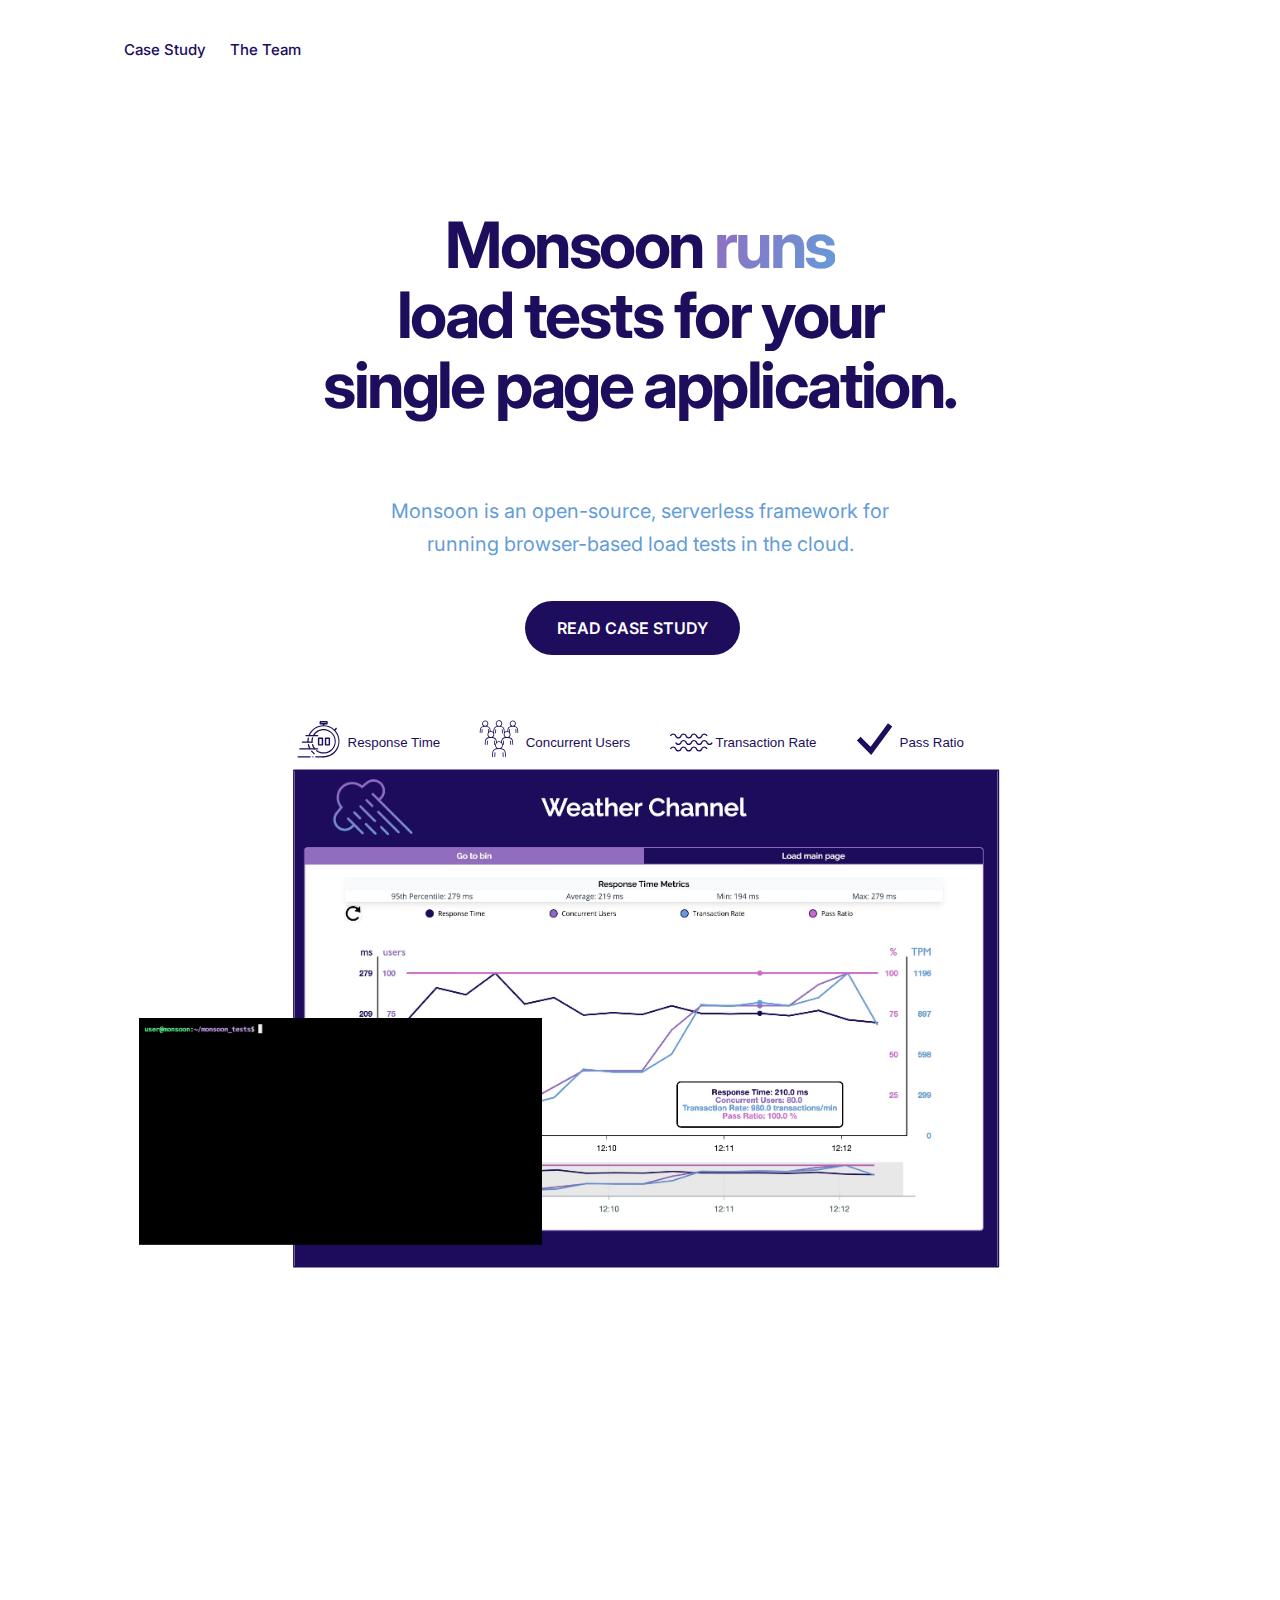
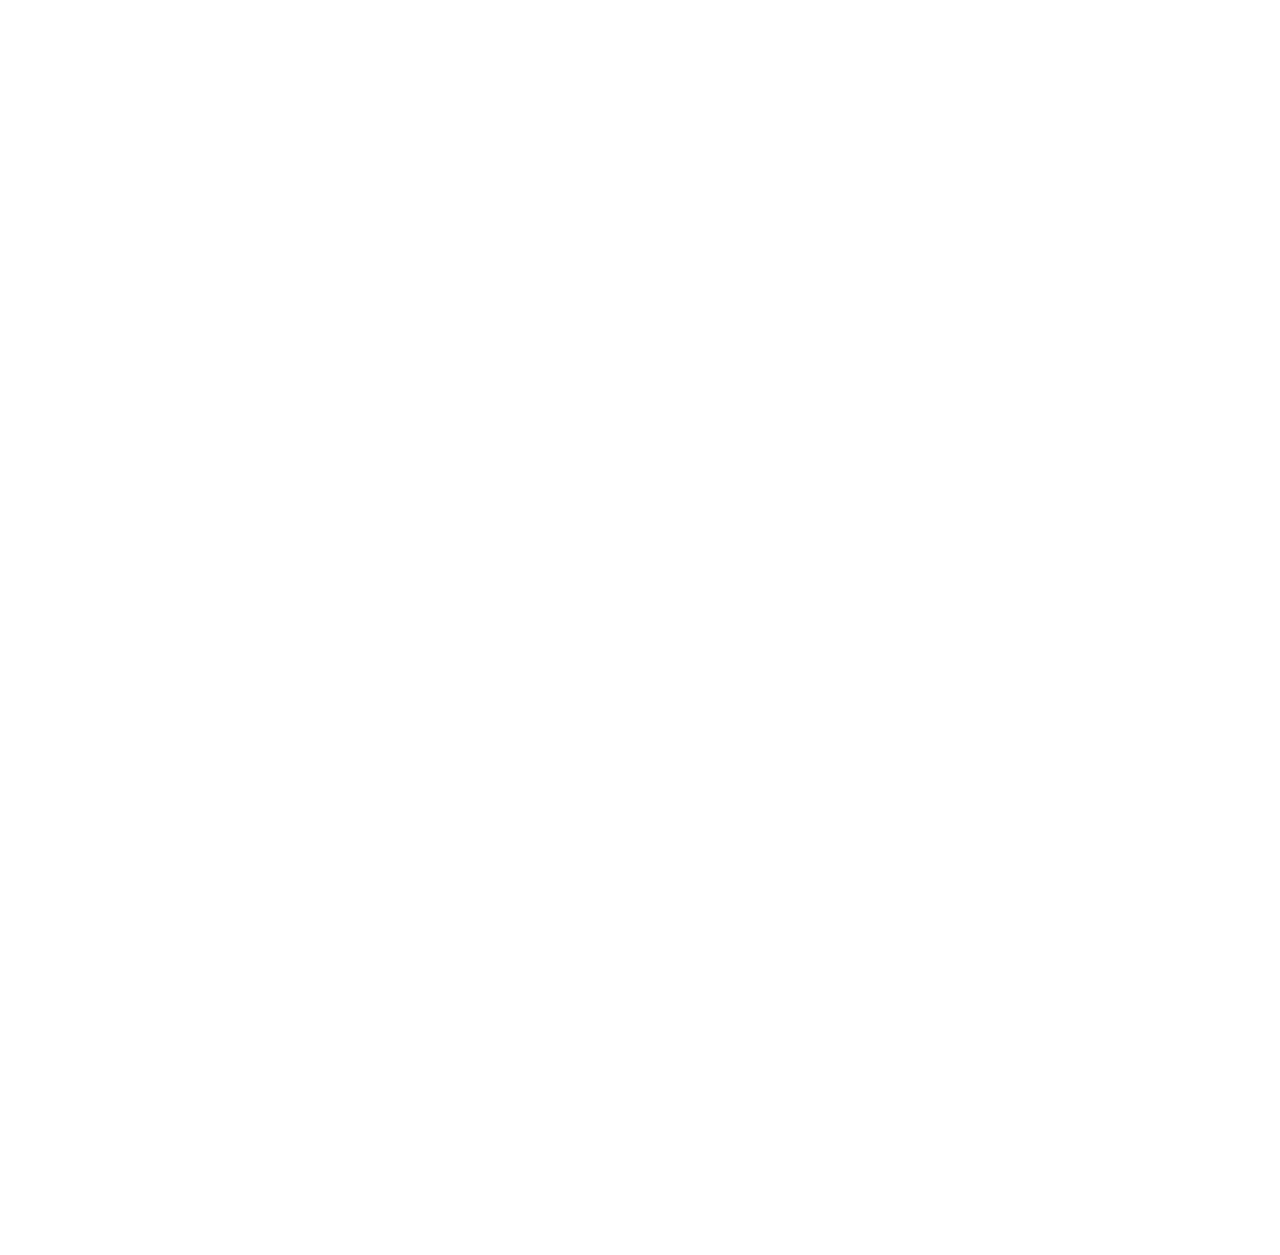
==== index.html @ 9bade8ca "Add icons for marketing box" ====
<!DOCTYPE html>
<html data-wf-page="5f71dd169010d6326b65485d">
  <head>
    <meta charset="utf-8" />
    <title>Monsoon Load Testing</title>
    <meta content="width=device-width, initial-scale=1" name="viewport" />
    <link href="assets/css/style.css" rel="stylesheet" type="text/css" />
    <script
      src="https://ajax.googleapis.com/ajax/libs/webfont/1.6.26/webfont.js"
      type="text/javascript"
    ></script>
    <link
      rel="stylesheet"
      href="https://fonts.googleapis.com/css?family=Inter:regular,500,600,700"
      media="all"
    />
    <script type="text/javascript">
      WebFont.load({ google: { families: ['Inter:regular,500,600,700'] } });
    </script>
    <script type="text/javascript">
      !(function (o, c) {
        var n = c.documentElement,
          t = ' w-mod-';
        (n.className += t + 'js'),
          ('ontouchstart' in o ||
            (o.DocumentTouch && c instanceof DocumentTouch)) &&
            (n.className += t + 'touch');
      })(window, document);
    </script>
    <link
      href="assets/images/tapestry_graphic_mono.svg"
      rel="shortcut icon"
      type="image/x-icon"
    />
    <link
      href="assets/images/tapestry_graphic_mono.svg"
      rel="apple-touch-icon"
    />
    <script
      src="https://kit.fontawesome.com/d019875f94.js"
      crossorigin="anonymous"
    ></script>
    <meta
      name="image"
      property="og:image"
      content="assets/images/tapestry_logo_color.svg"
    />
  </head>
  <body>
    <div class="navigation-wrap">
      <div
        data-collapse="medium"
        data-animation="default"
        data-duration="400"
        role="banner"
        class="navigation w-nav"
      >
        <div class="navigation-container">
          <div class="navigation-left">
            <a
              href="#"
              aria-current="page"
              class="brand w-nav-brand w--current"
              aria-label="home"
            >
              <img
                src="assets/images/monsoon_graphic_color.svg"
                alt=""
                class="template-logo"
              />
            </a>
            <nav role="navigation" class="nav-menu w-nav-menu">
              <a href="./case-study.html" class="link-block w-inline-block">
                <div>Case Study</div>
              </a>
              <a href="./team.html" class="link-block w-inline-block">
                <div>The Team</div>
              </a>
            </nav>
          </div>
          <div class="navigation-right">
            <div class="login-buttons">
              <a
                href="https://github.com/monsoon-load-testing/monsoon"
                target="_blank"
              >
                <span style="color: #161d6f">
                  <i class="fab fa-github fa-lg"></i>
                </span>
              </a>
            </div>
          </div>
        </div>
        <div class="w-nav-overlay" data-wf-ignore="" id="w-nav-overlay-0"></div>
      </div>
    </div>
    <div class="section header">
      <div class="container">
        <div class="hero-text-container">
          <h1 class="h2 centered">Monsoon <span id="spin">runs</span></h1>
          <h1 class="h2 centered">load tests for your</h1>
          <h1 class="h2 centered">single page application.</h1>
          <br /><br />
          <p class="intro-paragraph white-paragraph centered bottom-margin">
            Monsoon is an open-source, serverless framework for running
            browser-based load tests in the cloud.
          </p>
          <div class="button-container">
            <a
              href="./case-study.html"
              class="primary-button right-margin w-inline-block"
            >
              <div class="primary-button-text">Read Case Study</div>
            </a>
          </div>
        </div>
        <div
          data-w-id="c8b52af7-58af-18c7-65ce-aa2950b6601f"
          class="hero-images-container"
        >
          <img
            src="assets/images/deploy.gif"
            alt=""
            class="hero-image-left"
            style="
              will-change: transform;
              transform: translate3d(0px, 0px, 0px) scale3d(1, 1, 1)
                rotateX(0deg) rotateY(0deg) rotateZ(0deg) skew(0deg, 0deg);
              transform-style: preserve-3d;
            "
          /><img
            src="assets/images/2-overview/metrics.svg"
            alt=""
            class="hero-image-right"
          />
        </div>
      </div>
    </div>
    <div class="section">
      <div class="container">
        <div data-duration-in="300" data-duration-out="100" class="tabs w-tabs">
          <div
            data-w-id="8ce4324a-ed8e-4436-9964-0cfbaf67c64a"
            style="
              transform: translate3d(0px, 55px, 0px) scale3d(1, 1, 1)
                rotateX(0deg) rotateY(0deg) rotateZ(0deg) skew(0deg, 0deg);
              transform-style: preserve-3d;
              opacity: 0;
            "
            class="tabs-content w-tab-content"
          >
            <div
              data-w-tab="Tab 1"
              class="w-tab-pane w--tab-active"
              id="w-tabs-0-data-w-pane-0"
              role="tabpanel"
              aria-labelledby="w-tabs-0-data-w-tab-0"
            >
              <div class="tab-container">
                <div class="tab-text-wrap">
                  <h2 class="white-h2 phone-centered">
                    Say hello<br />to smart testing &#x1f44b;
                  </h2>
                  <p
                    class="
                      intro-paragraph
                      white-paragraph
                      bottom-margin
                      phone-centered
                    "
                    id="intro-paragraph-2"
                  >
                  Monsoon can simulate loads of up to 20,000 concurrent users, and tests can be of any duration, from minutes to weeks or longer. Users can also see their load test results visualized in a near real-time dashboard.
                  </p>
                  <!-- <div class="data-silo-buttons">
                    <a
                      href="https://github.com/monsoon-load-testing/monsoon"
                      target="_blank"
                      class="
                        primary-button
                        w-inline-block
                        data-silo-button-left
                      "
                    >
                      <div class="primary-button-text">Try It Out</div>
                    </a>
                  </div> -->
                </div>
                <div class="tab-image-wrap">
                  <img
                    src="assets/images/2-overview/puppeteer_load_testing.gif"
                    loading="lazy"
                    alt=""
                  />
                </div>
              </div>
              <div class="item-container">
                <div class="item-box">
                  <div class="item-header">
                    <img src="./assets/images/cloud2.svg"/>
                    <h5 style="display: inline-block;">Run tests in the cloud</h5>
                  </div>
                  <div class="item-content">
                    <p>
                      Monsoon deploys into your AWS account allowing you to simulate up to 20,000 users.
                    </p>
                  </div>
                </div>
                <div class="item-box">
                  <div class="item-header">
                    <img src="./assets/images/puppeteer.svg"/>
                    <h5 style="display: inline-block;">Easy scripting</h5>
                  </div>
                  <div class="item-content">
                    <p>
                      Forget about API endpoints. Write your load testing script using Puppeteer.
                    </p>
                  </div>
                </div>
                <div class="item-box">
                  <div class="item-header">
                    <img src="./assets/images/free.svg"/>
                    <h5 style="display: inline-block;">No platform fees</h5>
                  </div>
                  <div class="item-content">
                    <p>
                      We don’t charge platform fees. You only pay the AWS charges stemming from the infrastructure spun up to run your test.
                    </p>
                  </div>
                </div>
                <div class="item-box">
                  <div class="item-header">
                    <img src="./assets/images/visualization.png"/>
                    <h5 style="display: inline-block;">Insights</h5>
                  </div>
                  <div class="item-content">
                    <p>
                      Use Monsoon’s dashboard to get insights about the performance of your SPA in Near Real Time. 
                    </p>
                  </div>
                </div>
              </div>
              <div class="data-silo-buttons">
                <a
                  href="https://github.com/monsoon-load-testing/monsoon"
                  target="_blank"
                  class="
                    primary-button
                    w-inline-block
                    data-silo-button-left
                  "
                >
                  <div class="primary-button-text">Try It Out</div>
                </a>
              </div>
            </div>
          </div>
        </div>
      </div>
    </div>
    <script
      src="https://d3e54v103j8qbb.cloudfront.net/js/jquery-3.5.1.min.dc5e7f18c8.js?site=5f71dd169010d641cf65485c"
      type="text/javascript"
      integrity="sha256-9/aliU8dGd2tb6OSsuzixeV4y/faTqgFtohetphbbj0="
      crossorigin="anonymous"
    ></script>
    <script
      src="https://assets.website-files.com/5f71dd169010d641cf65485c/js/webflow.6af2032ff.js"
      type="text/javascript"
    ></script>
    <script type="text/javascript" src="assets/scripts/script.js"></script>
  </body>
</html>
---- assets/css/style.css ----
html {
  font-family: sans-serif;
  -ms-text-size-adjust: 100%;
  -webkit-text-size-adjust: 100%;
}

body {
  margin: 0;
  background-color: #fff;
  font-family: Inter, sans-serif;
  color: #b5bbbf;
  font-size: 14px;
  line-height: 20px;
  margin: 0;
  min-height: 100%;
  font-family: Arial, sans-serif;
  font-size: 14px;
  line-height: 20px;
  color: #333;
}

menu,
nav,
section {
  display: block;
}

[hidden],
template {
  display: none;
}

a {
  background-color: transparent;
}

a:active,
a:hover {
  outline: 0;
}

b {
  font-weight: 700;
}

h1 {
  font-size: 2em;
  margin: 0.67em 0;
}

img {
  border: 0;
}

svg:not(:root) {
  overflow: hidden;
}

button {
  color: inherit;
  font: inherit;
  margin: 0;
}

button {
  overflow: visible;
}

button {
  text-transform: none;
}

button {
  -webkit-appearance: button;
  cursor: pointer;
}

button[disabled] {
  cursor: default;
}

button::-moz-focus-inner {
  border: 0;
  padding: 0;
}

figure {
  text-align: center;
  position: relative;
}

figcaption {
  text-align: center;
}

#sidebar {
  /* background: #fff; */
  width: 30%;
  float: left;
  /* transform: translateY(32.5%); */
  box-sizing: border-box;
  padding: 20px 40px;
  position: fixed;
  font-size: 1rem;
  z-index: 1;
}

#sidebar ul {
  list-style: none;
  padding-left: 0;
  line-height: 1.4;
}

#sidebar ul li {
  margin: 20px 0;
}

/*#sidebar ul li a {
  font-weight: bold;
}
*/
#sidebar ul a {
  /* color: #161d6f; */
  color: #1d0d5c;
  text-decoration: none;
}

#sidebar ul a:hover {
  color: #916cbf;
}

#sidebar ul ul {
  padding-left: 15px;
}

.footnote {
  font-size: 15px;
}

@font-face {
  font-family: webflow-icons;
  src: url("[data-uri]")
    format("truetype");
  font-weight: 400;
  font-style: normal;
}

[class*=" w-icon-"],
[class^="w-icon-"] {
  font-family: webflow-icons !important;
  speak: none;
  font-style: normal;
  font-weight: 400;
  font-variant: normal;
  text-transform: none;
  line-height: 1;
  -webkit-font-smoothing: antialiased;
  -moz-osx-font-smoothing: grayscale;
}

.w-icon-nav-menu:before {
  content: "\e602";
}

* {
  -webkit-box-sizing: border-box;
  -moz-box-sizing: border-box;
  box-sizing: border-box;
}

html {
  height: 100%;
}
img {
  max-width: 100%;
  vertical-align: middle;
  display: inline-block;
}

html.w-mod-touch * {
  background-attachment: scroll !important;
}

.w-block {
  display: block;
}

.w-inline-block {
  max-width: 100%;
  display: inline-block;
}

.w-button {
  display: inline-block;
  padding: 9px 15px;
  background-color: #3898ec;
  color: #fff;
  border: 0;
  line-height: inherit;
  text-decoration: none;
  cursor: pointer;
  border-radius: 0;
}

html[data-w-dynpage] [data-w-cloak] {
  color: transparent !important;
}

h1,
h2,
h3,
h4,
h5,
h6 {
  font-weight: 700;
  margin-bottom: 10px;
}

h1 {
  font-size: 38px;
  line-height: 40px;
  margin-top: 20px;
}

h2 {
  font-size: 32px;
  line-height: 36px;
  margin-top: 20px;
}

h3 {
  font-size: 24px;
  line-height: 30px;
  margin-top: 20px;
}

h4 {
  font-size: 18px;
  line-height: 24px;
  margin-top: 10px;
}

h5 {
  font-size: 14px;
  line-height: 20px;
  margin-top: 10px;
}

h6 {
  font-size: 12px;
  line-height: 18px;
  margin-top: 10px;
}

p {
  margin-top: 0;
  margin-bottom: 10px;
  text-align: justify;
}

button {
  border: 0;
  cursor: pointer;
  -webkit-appearance: button;
}

label {
  display: block;
  margin-bottom: 5px;
  font-weight: 700;
}

.w-container {
  margin-left: auto;
  margin-right: auto;
  max-width: 940px;
}

.w-container:after,
.w-container:before {
  content: " ";
  display: table;
  grid-column-start: 1;
  grid-row-start: 1;
  grid-column-end: 2;
  grid-row-end: 2;
}

.w-container:after {
  clear: both;
}

#case-study {
  width: 100%;
  float: right;
}

.case-study-container {
  padding-left: 20%;
}

.case-study-image {
  margin: 40px auto;
  display: block;
  width: 70%;
}

.case-study-image-large {
  margin: 40px auto;
  display: block;
  width: 85%;
}

.case-study-image-full {
  margin: 40px auto;
  display: block;
  width: 100%;
}

.case-study-image-small {
  margin: 40px auto;
  display: block;
  width: 50%;
}

.demo {
  width: 100%;
}

.command {
  background-color: #649cd9;
  color: #ffffff;
}

.large-image {
  width: 90%;
}

@media screen and (max-width: 991px) {
  .w-container {
    max-width: 728px;
  }
}

@media screen and (max-width: 479px) {
  .w-container {
    max-width: none;
  }

  .case-study-image {
    width: 100%;
    margin: 0px auto;
  }
}

@media screen and (max-width: 767px) {
  .w-nav-brand {
    padding-left: 10px;
  }

  .case-study-image {
    width: 80%;
    margin: 0px auto;
  }

  .hero-image-left {
  }
}

.w-nav {
  position: relative;
  background: #ddd;
  z-index: 1000;
}

.w-nav:after,
.w-nav:before {
  content: " ";
  display: table;
  grid-column-start: 1;
  grid-row-start: 1;
  grid-column-end: 2;
  grid-row-end: 2;
}

.w-nav:after {
  clear: both;
}

.w-nav-brand {
  position: relative;
  float: left;
  text-decoration: none;
  color: #333;
}

.w-nav-link {
  position: relative;
  display: inline-block;
  vertical-align: top;
  text-decoration: none;
  color: #222;
  padding: 20px;
  text-align: left;
  margin-left: auto;
  margin-right: auto;
}

.w-nav-link.w--current {
  color: #0082f3;
}

.w-nav-menu {
  position: relative;
  float: right;
}

[data-nav-menu-open] {
  display: block !important;
  position: absolute;
  top: 100%;
  left: 0;
  right: 0;
  background: #c8c8c8;
  text-align: center;
  overflow: visible;
  min-width: 200px;
}

.w--nav-link-open {
  display: block;
  position: relative;
}

.w-nav-overlay {
  position: absolute;
  overflow: hidden;
  display: none;
  top: 100%;
  left: 0;
  right: 0;
  width: 100%;
}

.w-nav-overlay [data-nav-menu-open] {
  top: 0;
}

.w-nav[data-animation="over-left"] .w-nav-overlay {
  width: auto;
}

.w-nav[data-animation="over-left"] .w-nav-overlay,
.w-nav[data-animation="over-left"] [data-nav-menu-open] {
  right: auto;
  z-index: 1;
  top: 0;
}

.w-nav[data-animation="over-right"] .w-nav-overlay {
  width: auto;
}

.w-nav[data-animation="over-right"] .w-nav-overlay,
.w-nav[data-animation="over-right"] [data-nav-menu-open] {
  left: auto;
  z-index: 1;
  top: 0;
}

.w-nav-button {
  position: relative;
  float: right;
  padding: 18px;
  font-size: 24px;
  display: none;
  cursor: pointer;
  -webkit-tap-highlight-color: transparent;
  tap-highlight-color: transparent;
  -webkit-user-select: none;
  -moz-user-select: none;
  -ms-user-select: none;
  user-select: none;
}

.w-nav-button:focus {
  outline: 0;
}

.w-nav-button.w--open {
  background-color: #c8c8c8;
  color: #fff;
}

/*.w-nav[data-collapse=all] .w-nav-menu {
  display: none
}*/

.w-nav[data-collapse="all"] .w-nav-button {
  display: block;
}

@media screen and (max-width: 991px) {
  /*  .w-nav[data-collapse=medium] .w-nav-menu {
    display: none
  }*/
  .w-nav[data-collapse="medium"] .w-nav-button {
    display: block;
  }
}

@media screen and (max-width: 767px) {
  /*  .w-nav[data-collapse=small] .w-nav-menu {
    display: none
  }*/
  .w-nav[data-collapse="small"] .w-nav-button {
    display: block;
  }
  .w-nav-brand {
    padding-left: 10px;
  }
}

@media screen and (max-width: 479px) {
  /*  .w-nav[data-collapse=tiny] .w-nav-menu {
    display: none
  }*/
  .w-nav[data-collapse="tiny"] .w-nav-button {
    display: block;
  }
}

.w-tabs {
  position: relative;
}

.w-tabs:after,
.w-tabs:before {
  content: " ";
  display: table;
  grid-column-start: 1;
  grid-row-start: 1;
  grid-column-end: 2;
  grid-row-end: 2;
}

.w-tabs:after {
  clear: both;
}

.w-tab-menu {
  position: relative;
}

.w-tab-link {
  position: relative;
  display: inline-block;
  vertical-align: top;
  text-decoration: none;
  padding: 9px 30px;
  text-align: left;
  cursor: pointer;
  color: #222;
  background-color: #ddd;
}

.w-tab-link.w--current {
  background-color: #c8c8c8;
}

.w-tab-link:focus {
  outline: 0;
}

.w-tab-content {
  position: relative;
  display: block;
  overflow: hidden;
}

.w-tab-pane {
  position: relative;
  display: none;
}

.w--tab-active {
  display: block;
}

@media screen and (max-width: 479px) {
  .w-tab-link {
    display: block;
  }
}

/*@keyframes spin {
  0% {
    transform: rotate(0)
  }
  100% {
    transform: rotate(360deg)
  }
}*/

#spin {
  background-image: linear-gradient(111deg, #916cbf, #649cd9);
  -webkit-background-clip: text;
  -webkit-text-fill-color: transparent;
}

/*#spin:after {
  content: "‏‏‎‏‏‎ ‎centralizing";
  animation: spin 3s linear infinite
}
*/
/*@keyframes spin {
  25% {
    content: "‏‏‎ ‎encrypting‎‎‎‎‏‏‎"
  }
  50% {
    content: "‏‏‎ ‎managing‏‏‎"
  }
  75% {
    content: "‏‏‎ ‎securing‏‏‎"
  }
}*/

.spin {
  align-self: flex-start;
}

.fa-github:hover {
  color: #916cbf;
}

.diagram {
  margin-top: 50px;
}

.team-grid {
  display: -ms-grid;
  display: grid;
  width: 100%;
  -webkit-box-align: start;
  -webkit-align-items: start;
  -ms-flex-align: start;
  align-items: start;
  grid-auto-columns: 1fr;
  grid-column-gap: 30px;
  -ms-grid-columns: 1fr 1fr 1fr 1fr;
  grid-template-columns: 1fr 1fr 1fr 1fr;
}

.team-member-wrap {
  display: -webkit-box;
  display: -webkit-flex;
  display: -ms-flexbox;
  display: flex;
  -webkit-box-orient: vertical;
  -webkit-box-direction: normal;
  -webkit-flex-direction: column;
  -ms-flex-direction: column;
  flex-direction: column;
  -webkit-box-pack: center;
  -webkit-justify-content: center;
  -ms-flex-pack: center;
  justify-content: center;
  -webkit-box-align: center;
  -webkit-align-items: center;
  -ms-flex-align: center;
  align-items: center;
}

.team-member-info {
  display: -webkit-box;
  display: -webkit-flex;
  display: -ms-flexbox;
  display: flex;
  margin-top: 20px;
  -webkit-box-orient: vertical;
  -webkit-box-direction: normal;
  -webkit-flex-direction: column;
  -ms-flex-direction: column;
  flex-direction: column;
  -webkit-box-pack: center;
  -webkit-justify-content: center;
  -ms-flex-pack: center;
  justify-content: center;
  -webkit-box-align: center;
  -webkit-align-items: center;
  -ms-flex-align: center;
  align-items: center;
}

.team-member-name {
  margin-bottom: 10px;
  /* color: #161d6f; */
  color: #1d0d5c;
  font-size: 18px;
  font-weight: 500;
  text-align: center;
}

.team-member-location {
  font-size: 16px;
  text-align: center;
  /* color: #b5bbbf; */
  color: #649cd9;
}

.team-member-icons {
  list-style: none;
  padding-inline-start: 0px;
}

ul.team-member-icons li {
  display: inline;
}

.team-member-icon {
  margin: 0px 5px;
  /* color: #161d6f; */
  color: #1d0d5c;
}

.team-member-icon:hover {
  color: #916cbf;
}

h1 {
  font-family: Inter, sans-serif;
  /* color: #161d6f; */
  color: #1d0d5c;
  font-size: 64px;
  font-weight: 700;
  letter-spacing: -0.04em;
}

h2 {
  margin-top: 20px;
  margin-bottom: 10px;
  font-family: Inter, sans-serif;
  /* color: #161d6f; */
  color: #1d0d5c;
  font-size: 48px;
  line-height: 1.2;
  font-weight: 700;
  letter-spacing: -0.04em;
}

h3 {
  margin-top: 20px;
  margin-bottom: 10px;
  /* color: #161d6f; */
  color: #1d0d5c;
  font-size: 36px;
  line-height: 1.3;
  font-weight: 700;
}

h4 {
  margin-top: 10px;
  margin-bottom: 10px;
  /* color: #161d6f; */
  color: #1d0d5c;
  font-size: 30px;
  line-height: 1.4;
  font-weight: 700;
}

h5 {
  margin-top: 10px;
  margin-bottom: 10px;
  /* color: #161d6f; */
  color: #1d0d5c;
  font-size: 24px;
  line-height: 1.4;
  font-weight: 700;
}

h6 {
  margin-top: 10px;
  margin-bottom: 10px;
  /* color: #161d6f; */
  color: #1d0d5c;
  font-size: 15px;
  line-height: 1;
  font-weight: 700;
  text-transform: uppercase;
}

p {
  margin-bottom: 10px;
  font-family: Inter, sans-serif;
  font-size: 18px;
  line-height: 1.65;
}

li {
  font-size: 18px;
  line-height: 1.65;
}

blockquote {
  font-size: 18px;
  line-height: 1.65;
}

.intro-paragraph {
  font-size: 20px;
}

a {
  font-family: Inter, sans-serif;
  /* color: #161d6f; */
  color: #1d0d5c;
  /*  font-size: 20px;*/
  line-height: 1.3;
  /*  font-weight: 500;*/
  text-decoration: none;
}

a:hover {
  color: #98ded9;
}

.section {
  display: -webkit-box;
  display: -webkit-flex;
  display: -ms-flexbox;
  display: flex;
  padding-top: 90px;
  padding-bottom: 90px;
  -webkit-box-orient: vertical;
  -webkit-box-direction: normal;
  -webkit-flex-direction: column;
  -ms-flex-direction: column;
  flex-direction: column;
  -webkit-box-pack: center;
  -webkit-justify-content: center;
  -ms-flex-pack: center;
  justify-content: center;
  -webkit-box-align: center;
  -webkit-align-items: center;
  -ms-flex-align: center;
  align-items: center;
}

#team-header {
  padding-bottom: 60px;
}

.team-section {
  padding-top: 0px;
}

.header {
  padding-top: 105px;
}

.section._404 {
  min-height: 100vh;
}

.container {
  position: relative;
  display: -webkit-box;
  display: -webkit-flex;
  display: -ms-flexbox;
  display: flex;
  width: 92%;
  max-width: 1140px;
  -webkit-box-orient: vertical;
  -webkit-box-direction: normal;
  -webkit-flex-direction: column;
  -ms-flex-direction: column;
  flex-direction: column;
  -webkit-box-pack: center;
  -webkit-justify-content: center;
  -ms-flex-pack: center;
  justify-content: center;
  -webkit-box-align: center;
  -webkit-align-items: center;
  -ms-flex-align: center;
  align-items: center;
}

.container.bottom-margin {
  margin-bottom: 100px;
}

.vertical-cta {
  display: -webkit-box;
  display: -webkit-flex;
  display: -ms-flexbox;
  display: flex;
  width: 100%;
  padding-top: 60px;
  padding-bottom: 65px;
  -webkit-box-orient: vertical;
  -webkit-box-direction: normal;
  -webkit-flex-direction: column;
  -ms-flex-direction: column;
  flex-direction: column;
  -webkit-box-pack: center;
  -webkit-justify-content: center;
  -ms-flex-pack: center;
  justify-content: center;
  -webkit-box-align: center;
  -webkit-align-items: center;
  -ms-flex-align: center;
  align-items: center;
  border-radius: 25px;
  background-image: linear-gradient(111deg, #161d6f, #98ded9);
}

.black-h2 {
  margin-top: 0;
  margin-bottom: 20px;
  color: #fff;
}

.black-paragraph {
  color: #fff;
}

.black-paragraph.centered {
  max-width: 600px;
  margin-bottom: 40px;
  text-align: center;
}

.vertical-cta-wrap {
  display: -webkit-box;
  display: -webkit-flex;
  display: -ms-flexbox;
  display: flex;
  -webkit-box-orient: vertical;
  -webkit-box-direction: normal;
  -webkit-flex-direction: column;
  -ms-flex-direction: column;
  flex-direction: column;
  -webkit-box-pack: center;
  -webkit-justify-content: center;
  -ms-flex-pack: center;
  justify-content: center;
  -webkit-box-align: center;
  -webkit-align-items: center;
  -ms-flex-align: center;
  align-items: center;
}

.white-paragraph {
  /* color: #b5bbbf; */
  color: #649cd9;
  font-weight: 400;
  text-align: justify;
}

.intro-paragraph {
  margin-top: 40px;
}

#intro-paragraph-2 {
  margin-top: 0px;
}

.white-paragraph.centered {
  max-width: 550px;
  text-align: center;
}

#team-paragraph {
  max-width: 565px;
}

.white-paragraph.bottom-margin {
  margin-bottom: 40px;
}

.link-wrap {
  display: -webkit-box;
  display: -webkit-flex;
  display: -ms-flexbox;
  display: flex;
  -webkit-box-align: center;
  -webkit-align-items: center;
  -ms-flex-align: center;
  align-items: center;
}

.white-h2 {
  margin-bottom: 25px;
}

.white-h2.centered {
  max-width: 480px;
  text-align: center;
}

.logo-container {
  display: -ms-grid;
  display: grid;
  width: 100%;
  margin-top: 50px;
  grid-auto-columns: 1fr;
  grid-column-gap: 20px;
  grid-row-gap: 20px;
  -ms-grid-columns: 1fr 1fr 1fr 1fr 1fr;
  grid-template-columns: 1fr 1fr 1fr 1fr 1fr;
  -ms-grid-rows: auto auto;
  grid-template-rows: auto auto;
}

.h1.centered {
  max-width: 720px;
  margin-top: 10;
  text-align: center;
}

.h1.bottom-margin {
  margin-top: 0;
  margin-bottom: 25px;
}

.text-container {
  display: -webkit-box;
  display: -webkit-flex;
  display: -ms-flexbox;
  display: flex;
  -webkit-box-orient: vertical;
  -webkit-box-direction: normal;
  -webkit-flex-direction: column;
  -ms-flex-direction: column;
  flex-direction: column;
  -webkit-box-pack: center;
  -webkit-justify-content: center;
  -ms-flex-pack: center;
  justify-content: center;
  -webkit-box-align: center;
  -webkit-align-items: center;
  -ms-flex-align: center;
  align-items: center;
}

.text-container.bottom-margin {
  margin-bottom: 90px;
}

.tabs {
  display: -webkit-box;
  display: -webkit-flex;
  display: -ms-flexbox;
  display: flex;
  -webkit-box-orient: vertical;
  -webkit-box-direction: normal;
  -webkit-flex-direction: column;
  -ms-flex-direction: column;
  flex-direction: column;
  -webkit-box-pack: center;
  -webkit-justify-content: center;
  -ms-flex-pack: center;
  justify-content: center;
  -webkit-box-align: center;
  -webkit-align-items: center;
  -ms-flex-align: center;
  align-items: center;
}

.tabs-menu {
  display: -webkit-box;
  display: -webkit-flex;
  display: -ms-flexbox;
  display: flex;
  width: 750px;
  margin-top: 30px;
  margin-bottom: 160px;
  -webkit-box-pack: justify;
  -webkit-justify-content: space-between;
  -ms-flex-pack: justify;
  justify-content: space-between;
  -webkit-box-align: center;
  -webkit-align-items: center;
  -ms-flex-align: center;
  align-items: center;
}

.tab-link {
  display: -webkit-box;
  display: -webkit-flex;
  display: -ms-flexbox;
  display: flex;
  width: 35px;
  height: 35px;
  padding: 0;
  -webkit-box-pack: center;
  -webkit-justify-content: center;
  -ms-flex-pack: center;
  justify-content: center;
  -webkit-box-align: center;
  -webkit-align-items: center;
  -ms-flex-align: center;
  align-items: center;
  border-style: solid;
  border-width: 2px;
  border-color: #b5bbbf;
  border-radius: 100%;
  background-color: transparent;
}

.tab-link.w--current {
  border-color: #00a1db;
  background-color: transparent;
}

.tab-container {
  display: -ms-grid;
  display: grid;
  width: 100%;
  grid-auto-columns: 1fr;
  grid-column-gap: 50px;
  grid-row-gap: 16px;
  -ms-grid-columns: 3.7fr 4.6fr;
  grid-template-columns: 3.7fr 4.6fr;
  -ms-grid-rows: auto;
  grid-template-rows: auto;
}

.tab-text-wrap {
  display: -webkit-box;
  display: -webkit-flex;
  display: -ms-flexbox;
  display: flex;
  -webkit-box-orient: vertical;
  -webkit-box-direction: normal;
  -webkit-flex-direction: column;
  -ms-flex-direction: column;
  flex-direction: column;
  -webkit-box-pack: center;
  -webkit-justify-content: center;
  -ms-flex-pack: center;
  justify-content: center;
  -webkit-box-align: start;
  -webkit-align-items: flex-start;
  -ms-flex-align: start;
  align-items: flex-start;
}

.tab-link-text {
  position: absolute;
  bottom: -40px;
  color: #b5bbbf;
  text-align: center;
  white-space: nowrap;
}

.hero-images-container {
  display: -webkit-box;
  display: -webkit-flex;
  display: -ms-flexbox;
  display: flex;
  width: 100%;
  margin-top: 60px;
  -webkit-box-pack: center;
  -webkit-justify-content: center;
  -ms-flex-pack: center;
  justify-content: center;
  -webkit-box-align: center;
  -webkit-align-items: center;
  -ms-flex-align: center;
  align-items: center;
}

.hero-image-left {
  position: relative;
  left: 80px;
  right: auto;
  bottom: -140px;
  z-index: 2;
  width: 377px;
}

.hero-image-right {
  position: relative;
  right: 170px;
  width: 710px;
}

.primary-button {
  position: relative;
  display: -webkit-box;
  display: -webkit-flex;
  display: -ms-flexbox;
  display: flex;
  overflow: hidden;
  padding: 17px 32px;
  -webkit-box-pack: center;
  -webkit-justify-content: center;
  -ms-flex-pack: center;
  justify-content: center;
  -webkit-box-align: center;
  -webkit-align-items: center;
  -ms-flex-align: center;
  align-items: center;
  border-radius: 100px;
  /* background-color: #161d6f; */
  background-color: #1d0d5c;
  color: #fff;
  font-size: 16px;
  text-decoration: none;
  text-transform: uppercase;
  font-weight: 600;
}

.primary-button.right-margin {
  margin-right: 15px;
}

.primary-button-text {
  position: relative;
  z-index: 1;
  color: #fff !important;
}

.primary-button:hover {
  background-image: linear-gradient(111deg, #916cbf, #649cd9);
}

.button-container {
  display: -webkit-box;
  display: -webkit-flex;
  display: -ms-flexbox;
  display: flex;
  -webkit-box-pack: justify;
  -webkit-justify-content: space-between;
  -ms-flex-pack: justify;
  justify-content: space-between;
  -webkit-box-align: center;
  -webkit-align-items: center;
  -ms-flex-align: center;
  align-items: center;
}

.tertiary-button {
  position: relative;
  display: -webkit-box;
  display: -webkit-flex;
  display: -ms-flexbox;
  display: flex;
  overflow: hidden;
  padding: 17px 32px;
  -webkit-box-pack: center;
  -webkit-justify-content: center;
  -ms-flex-pack: center;
  justify-content: center;
  -webkit-box-align: center;
  -webkit-align-items: center;
  -ms-flex-align: center;
  align-items: center;
  border-radius: 100px;
  background-color: #fff;
  color: #fff;
  font-size: 16px;
  text-decoration: none;
  text-transform: uppercase;
}

.tertiary-button-text {
  position: relative;
  z-index: 1;
  color: #3ee6e1 !important;
}

.tertiary-button:hover {
  text-shadow: 0 0 6px rgba(255, 255, 255, 1);
  -webkit-box-shadow: 0 5px 40px -10px rgba(255, 255, 255, 0.57);
  -moz-box-shadow: 0 5px 40px -10px rgba(255, 255, 255, 0.57);
  transition: all 0.4s ease 0s;
}

.link-text {
  margin-right: 10px;
}

.title-wrap {
  position: relative;
  display: -webkit-box;
  display: -webkit-flex;
  display: -ms-flexbox;
  display: flex;
  width: 100%;
  margin-bottom: 92px;
  -webkit-box-orient: vertical;
  -webkit-box-direction: normal;
  -webkit-flex-direction: column;
  -ms-flex-direction: column;
  flex-direction: column;
  -webkit-box-pack: center;
  -webkit-justify-content: center;
  -ms-flex-pack: center;
  justify-content: center;
  -webkit-box-align: center;
  -webkit-align-items: center;
  -ms-flex-align: center;
  align-items: center;
  color: #7b88a8;
  text-align: center;
}

.hero-text-container {
  display: -webkit-box;
  display: -webkit-flex;
  display: -ms-flexbox;
  display: flex;
  -webkit-box-orient: vertical;
  -webkit-box-direction: normal;
  -webkit-flex-direction: column;
  -ms-flex-direction: column;
  flex-direction: column;
  -webkit-box-pack: center;
  -webkit-justify-content: center;
  -ms-flex-pack: center;
  justify-content: center;
  -webkit-box-align: center;
  -webkit-align-items: center;
  -ms-flex-align: center;
  align-items: center;
}

._404-text {
  max-width: 675px;
  margin-bottom: 40px;
  color: #b5bbbf;
  font-size: 20px;
  line-height: 1.65;
  text-align: center;
}

._404-title {
  margin-bottom: 10px;
  font-size: 60px;
  text-align: center;
}

.icon {
  width: 100%;
}

.navigation-left {
  display: -webkit-box;
  display: -webkit-flex;
  display: -ms-flexbox;
  display: flex;
  width: 50%;
  -webkit-box-align: center;
  -webkit-align-items: center;
  -ms-flex-align: center;
  align-items: center;
}

.link-block {
  padding: 20px 12px;
  -webkit-transition: color 0.3s ease;
  transition: color 0.3s ease;
  /* color: #161d6f; */
  color: #1d0d5c;
  font-size: 15px;
  font-weight: 500;
  text-decoration: none;
}

.link-block:hover {
  color: #916cbf;
}
/* #916cbf,
#649CD9  */
.navigation-container {
  display: -webkit-box;
  display: -webkit-flex;
  display: -ms-flexbox;
  display: flex;
  width: 100%;
  height: 100%;
  max-width: 1300px;
  margin-right: auto;
  margin-left: auto;
  -webkit-box-align: center;
  -webkit-align-items: center;
  -ms-flex-align: center;
  align-items: center;
  /* background-color: var(--white);
  position: fixed; */
}

.brand {
  max-width: 70px;
}

.navigation-right {
  display: -webkit-box;
  display: -webkit-flex;
  display: -ms-flexbox;
  display: flex;
  width: 50%;
  -webkit-box-pack: end;
  -webkit-justify-content: flex-end;
  -ms-flex-pack: end;
  justify-content: flex-end;
  -webkit-box-align: center;
  -webkit-align-items: center;
  -ms-flex-align: center;
  align-items: center;
  font-size: 24px;
  /* position: fixed; */
}

.login-buttons {
  display: -webkit-box;
  display: -webkit-flex;
  display: -ms-flexbox;
  display: flex;
  margin-left: 30px;
  -webkit-box-align: center;
  -webkit-align-items: center;
  -ms-flex-align: center;
  align-items: center;
}

.navigation-wrap {
  display: -webkit-box;
  display: -webkit-flex;
  display: -ms-flexbox;
  display: flex;
  -webkit-box-pack: center;
  -webkit-justify-content: center;
  -ms-flex-pack: center;
  justify-content: center;
  -webkit-box-align: center;
  -webkit-align-items: center;
  -ms-flex-align: center;
  align-items: center;
  /* background-color: var(--white);
  position: fixed; */
}

.nav-menu {
  /* position: fixed; */
  display: -webkit-box;
  display: -webkit-flex;
  display: -ms-flexbox;
  display: flex;
  margin-left: 42px;
  -webkit-box-align: center;
  -webkit-align-items: center;
  -ms-flex-align: center;
  align-items: center;
  color: #7b88a8;
  font-size: 15px;
}

.navigation {
  position: static;
  display: -webkit-box;
  display: -webkit-flex;
  display: -ms-flexbox;
  display: flex;
  width: 92%;
  max-width: 1140px;
  padding-top: 20px;
  padding-bottom: 20px;
  -webkit-box-orient: vertical;
  -webkit-box-direction: normal;
  -webkit-flex-direction: column;
  -ms-flex-direction: column;
  flex-direction: column;
  -webkit-box-align: center;
  -webkit-align-items: center;
  -ms-flex-align: center;
  align-items: center;
  background-color: var(--white);
}

.nav-content-wrap {
  display: -webkit-box;
  display: -webkit-flex;
  display: -ms-flexbox;
  display: flex;
  width: 100%;
  -webkit-box-orient: vertical;
  -webkit-box-direction: normal;
  -webkit-flex-direction: column;
  -ms-flex-direction: column;
  flex-direction: column;
  -webkit-box-pack: center;
  -webkit-justify-content: center;
  -ms-flex-pack: center;
  justify-content: center;
  -webkit-box-align: start;
  -webkit-align-items: flex-start;
  -ms-flex-align: start;
  align-items: flex-start;
}

.text {
  color: #b5bbbf;
  font-size: 18px;
  line-height: 1.8;
}

.image-container {
  position: relative;
}

@media screen and (min-width: 1280px) {
  .hero-image-left {
    width: 403px;
  }
  .hero-image-right {
    width: 760px;
  }
}

@media screen and (min-width: 1440px) {
  .container {
    max-width: 1200px;
  }
  .navigation {
    max-width: 1200px;
  }
}

@media screen and (max-width: 991px) {
  .footnote {
    font-size: 13px;
  }

  .team-member-name {
    font-size: 16px;
  }

  .team-member-location {
    font-size: 14px;
  }

  .link-block {
    width: 108px;
  }

  h1 {
    font-size: 55px;
  }
  h2 {
    font-size: 36px;
  }
  h3 {
    font-size: 28px;
  }
  h4 {
    font-size: 24px;
  }
  h5 {
    font-size: 20px;
  }
  p {
    font-size: 18px;
  }
  li {
    font-size: 18px;
  }
  blockquote {
    font-size: 18px;
  }
  a {
    font-size: 17px;
  }
  .container {
    width: 100%;
    padding-right: 35px;
    padding-left: 35px;
  }
  .vertical-cta {
    padding-top: 40px;
    padding-bottom: 45px;
    border-radius: 20px;
  }
  .black-h2 {
    font-size: 36px;
    text-align: center;
  }
  .black-paragraph {
    max-width: 450px;
    margin-bottom: 30px;
    font-size: 17px;
    text-align: center;
  }
  .black-paragraph.centered {
    max-width: 450px;
    margin-bottom: 30px;
  }
  .white-paragraph {
    /*    font-size: 17px*/
  }
  .white-paragraph.bottom-margin {
    margin-bottom: 30px;
  }
  .white-h2 {
    margin-top: 0;
    font-size: 36px;
  }
  .white-h2.centered {
    max-width: 340px;
    margin-top: 15px;
    margin-bottom: 20px;
  }
  .logo-container {
    margin-top: 20px;
    -ms-grid-columns: 1fr 1fr 1fr 1fr;
    grid-template-columns: 1fr 1fr 1fr 1fr;
  }
  .h1.centered {
    font-size: 55px;
  }
  .tabs-menu {
    width: 550px;
  }
  .tab-container {
    grid-column-gap: 30px;
    -ms-grid-columns: 1fr 1fr;
    grid-template-columns: 1fr 1fr;
  }
  .hero-image-left {
    width: 313px;
  }
  .hero-image-right {
    width: 590px;
  }
  .primary-button {
    font-size: 15px;
  }
  .tertiary-button {
    font-size: 15px;
  }
  .title-wrap {
    margin-bottom: 60px;
  }
  ._404-text {
    max-width: 600px;
    font-size: 18px;
  }
  ._404-title {
    font-size: 52px;
  }
  .navigation-left {
    display: -webkit-box;
    display: -webkit-flex;
    display: -ms-flexbox;
    display: flex;
  }
  /*  .navigation-wrap {
    padding-right: 30px;
    padding-left: 30px
  }
  .image-container {
    display: -webkit-box;
    display: -webkit-flex;
    display: -ms-flexbox;
    display: flex;
    -webkit-box-align: center;
    -webkit-align-items: center;
    -ms-flex-align: center;
    align-items: center
  }*/
}

@media screen and (max-width: 767px) {
  .footnote {
    font-size: 11px;
  }

  .team-grid {
    grid-row-gap: 30px;
    -ms-grid-columns: 1fr 1fr;
    grid-template-columns: 1fr 1fr;
    -ms-grid-rows: auto auto;
    grid-template-rows: auto auto;
  }

  #left-image-scroll {
    will-change: transform;
    transform: translate3d(0px, 0px, 0px) scale3d(1, 1, 1) rotateX(0deg)
      rotateY(0deg) rotateZ(0deg) skew(0deg, 0deg);
    transform-style: preserve-3d;
  }

  .template-logo {
    max-width: 50px;
  }

  .nav-menu {
    margin-left: 22px;
  }

  h1 {
    font-size: 48px;
    line-height: 32px;
  }
  h6 {
    font-size: 14px;
  }
  .intro-paragraph {
    font-size: 18px;
  }
  p {
    font-size: 16px;
  }
  li {
    font-size: 16px;
  }
  blockquote {
    font-size: 16px;
  }
  .section {
    padding-top: 60px;
    padding-bottom: 60px;
  }
  .container {
    padding-right: 30px;
    padding-left: 30px;
  }
  .container.cta {
    padding-right: 0;
    padding-left: 0;
  }
  .vertical-cta {
    padding-top: 35px;
    padding-bottom: 40px;
    border-radius: 0;
  }
  .white-paragraph {
    max-width: 95%;
  }
  .white-paragraph.bottom-margin.phone-centered {
    text-align-last: center;
  }
  .white-h2.phone-centered {
    margin-bottom: 20px;
    text-align: center;
  }
  .logo-container {
    -ms-grid-columns: 1fr 1fr 1fr;
    grid-template-columns: 1fr 1fr 1fr;
  }
  .h1.centered {
    font-size: 48px;
  }
  .text-container.bottom-margin {
    margin-bottom: 70px;
  }
  .tabs-menu {
    width: 450px;
  }
  .tab-link {
    width: 30px;
    height: 30px;
  }
  .tab-container {
    grid-row-gap: 50px;
    -ms-grid-columns: 1fr;
    grid-template-columns: 1fr;
    -ms-grid-rows: auto auto;
    grid-template-rows: auto auto;
  }
  .tab-text-wrap {
    -webkit-box-align: center;
    -webkit-align-items: center;
    -ms-flex-align: center;
    align-items: center;
  }
  .hero-image-left {
    left: 40px;
    width: 233px;
  }
  .hero-image-right {
    right: 100px;
    width: 440px;
  }
  ._404-text {
    max-width: 550px;
    font-size: 16px;
  }
  ._404-title {
    font-size: 36px;
  }
  /*  .navigation-wrap {
    padding-right: 25px;
    padding-left: 25px
  }*/
  .text {
    font-size: 16px;
  }
}

@media screen and (max-width: 990px) {
  #case-study {
    width: 100%;
    padding-left: 25%;
  }
}

@media screen and (max-width: 900px) {
  #sidebar {
    visibility: hidden;
    opacity: 0;
    /* transition: visibility 0s, opacity 0.5s linear; */
  }

  #case-study {
    width: 100%;
    padding: 0 1%;
  }
}

@media screen and (max-width: 600px) {
  .footnote {
    font-size: 9px;
  }

  h1 {
    font-size: 39px;
    line-height: 20px;
  }

  h2 {
    font-size: 31px;
  }

  .intro-paragraph {
    font-size: 16px;
  }

  p {
    font-size: 15px;
  }

  li {
    font-size: 15px;
  }

  blockquote {
    font-size: 15px;
  }

  .white-h2 {
    font-size: 31px;
  }

  .h1.centered {
    font-size: 39px;
  }

  .hero-image-left {
    width: 180px;
  }

  .hero-image-right {
    width: 340px;
  }
}

@media screen and (max-width: 479px) {
  .nav-menu {
    margin-left: 12px;
  }

  .footnote {
    font-size: 7px;
  }

  h1 {
    font-size: 32px;
    line-height: 5px;
  }
  h2 {
    font-size: 27px;
  }
  h3 {
    font-size: 24px;
  }
  h4 {
    font-size: 20px;
  }
  h5 {
    font-size: 18px;
  }
  p {
    font-size: 13px;
  }
  li {
    font-size: 13px;
  }
  blockquote {
    font-size: 13px;
  }
  a {
    font-size: 15px;
  }
  .section {
    padding-top: 45px;
    padding-bottom: 45px;
  }
  .container {
    padding-right: 25px;
    padding-left: 25px;
  }
  .container.bottom-margin {
    margin-bottom: 75px;
  }
  .black-h2 {
    font-size: 30px;
  }
  .black-paragraph {
    max-width: 300px;
  }
  .black-paragraph.centered {
    max-width: 300px;
  }
  .white-paragraph {
    font-size: 14px;
  }
  .white-paragraph.bottom-margin {
    margin-bottom: 20px;
  }
  .white-h2 {
    font-size: 27px;
  }
  .logo-container {
    margin-top: 40px;
    grid-column-gap: 10px;
    grid-row-gap: 10px;
    -ms-grid-columns: 1fr 1fr;
    grid-template-columns: 1fr 1fr;
    -ms-grid-rows: auto auto auto;
    grid-template-rows: auto auto auto;
  }
  .h1.centered {
    font-size: 32px;
  }
  .tabs-menu {
    width: 100%;
    margin-bottom: 100px;
  }
  .hero-images-container {
    margin-top: 45px;
  }

  .primary-button.right-margin {
    margin-right: 0;
    margin-bottom: 20px;
  }
  .button-container {
    -webkit-box-orient: vertical;
    -webkit-box-direction: normal;
    -webkit-flex-direction: column;
    -ms-flex-direction: column;
    flex-direction: column;
    -webkit-box-pack: center;
    -webkit-justify-content: center;
    -ms-flex-pack: center;
    justify-content: center;
  }
  ._404-title {
    font-size: 32px;
  }
  /*  .navigation-wrap {
    padding-right: 20px;
    padding-left: 20px
  }*/

  .hero-image-left {
    width: 154px;
  }

  .hero-image-right {
    right: 40px;
    width: 290px;
  }

  #team-header {
    padding-bottom: 0px;
  }
}

/* ADDITIONS */
.bold {
  font-weight: bold;
}

/* ADDITIONS */
.bold {
  font-weight: bold;
}

.bg-gray {
  background-color: #eee;
}

iframe {
  width: 100%;
  height: 100%;

  box-shadow: 0 0 40px #000;
}

.data-silo-buttons {
  display: flex;
  flex-direction: row;
  justify-content: space-between;
  margin: 2px;
}

.data-silo-button-left {
  margin: 20px;
  text-align: center;
}

.data-silo-button-right {
  margin: 20px;
}

.presentation-wrapper {
  position: relative;
  width: 100%;
  padding-bottom: 56.25%;
}

.presentation-video {
  position: absolute;
  top: 0;
  left: 0;
  width: 100%;
  height: 100%;
  border: 0;
}

#our-team > div {
  background-color: var(--gray-900);
  width: 100%;
}
.main-section:before {
  display: block;
  content: " ";
  margin-top: -4rem;
  height: 4rem;
  visibility: hidden;
  pointer-events: none;
  background-color: yellow;
}

.references {
  color: #916cbf;
  font-size: 13px;
}
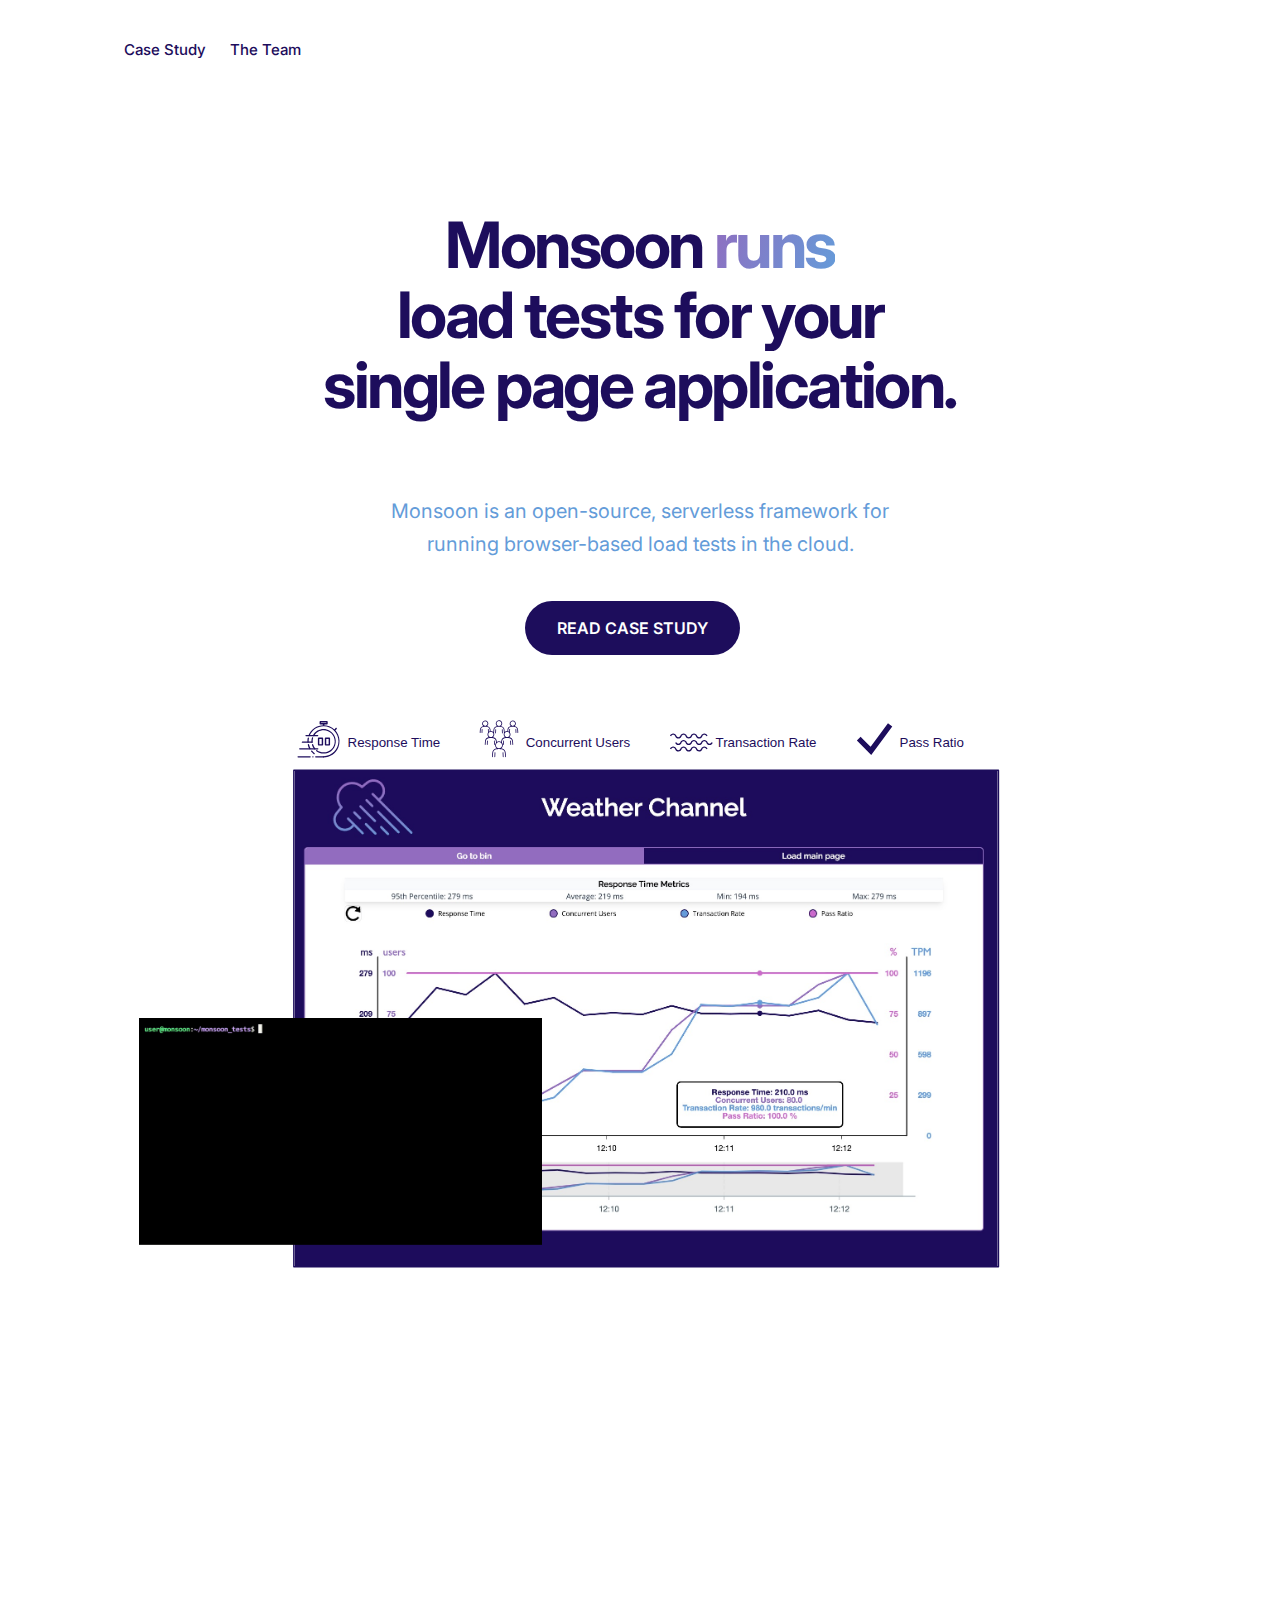
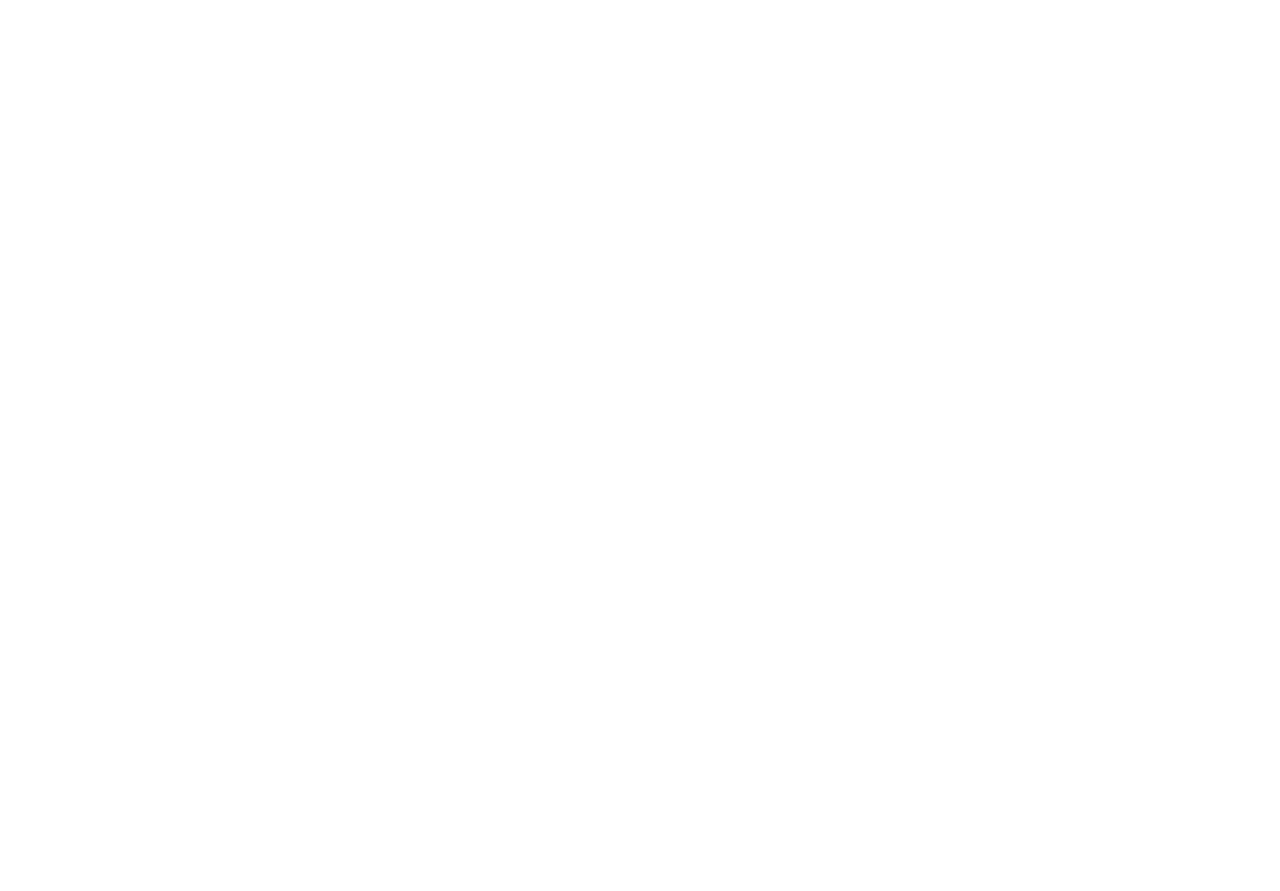
==== commit 9f76ae77: "Merge branch 'main' of https://github.com/monsoon-load-testing/monsoon-load-testing.github.io" ====
--- a/index.html
+++ b/index.html
@@ -159,7 +159,7 @@
               <div class="tab-container">
                 <div class="tab-text-wrap">
                   <h2 class="white-h2 phone-centered">
-                    Say hello<br />to smart testing &#x1f44b;
+                    Say hello to smart<br />load testing &#x1f44b;
                   </h2>
                   <p
                     class="
@@ -219,7 +219,7 @@
                 </div>
                 <div class="item-box">
                   <div class="item-header">
-                    <img src="./assets/images/free.svg"/>
+                    <img src="./assets/images/noFees.svg"/>
                     <h5 style="display: inline-block;">No platform fees</h5>
                   </div>
                   <div class="item-content">
--- a/assets/css/style.css
+++ b/assets/css/style.css
@@ -321,6 +321,12 @@
   margin: 40px auto;
   display: block;
   width: 50%;
+}
+
+.case-study-image-x-small {
+  margin: 40px auto;
+  display: block;
+  width: 30%;
 }
 
 .demo {
@@ -2060,3 +2066,27 @@
   color: #916cbf;
   font-size: 13px;
 }
+
+.item-container {
+  display: flex;
+  justify-items: center;
+  justify-content: space-around;
+  flex-wrap: wrap;
+}
+
+.item-box {
+  margin-bottom: 10px;
+  background-color: #E5EEFA;
+  max-width: 500px;
+  border-radius: 7px;
+}
+
+.item-header > img {
+  max-width: 100px;
+  min-width: 100px;
+  display: inline-block;
+}
+
+.item-content {
+  padding: 25px;
+}
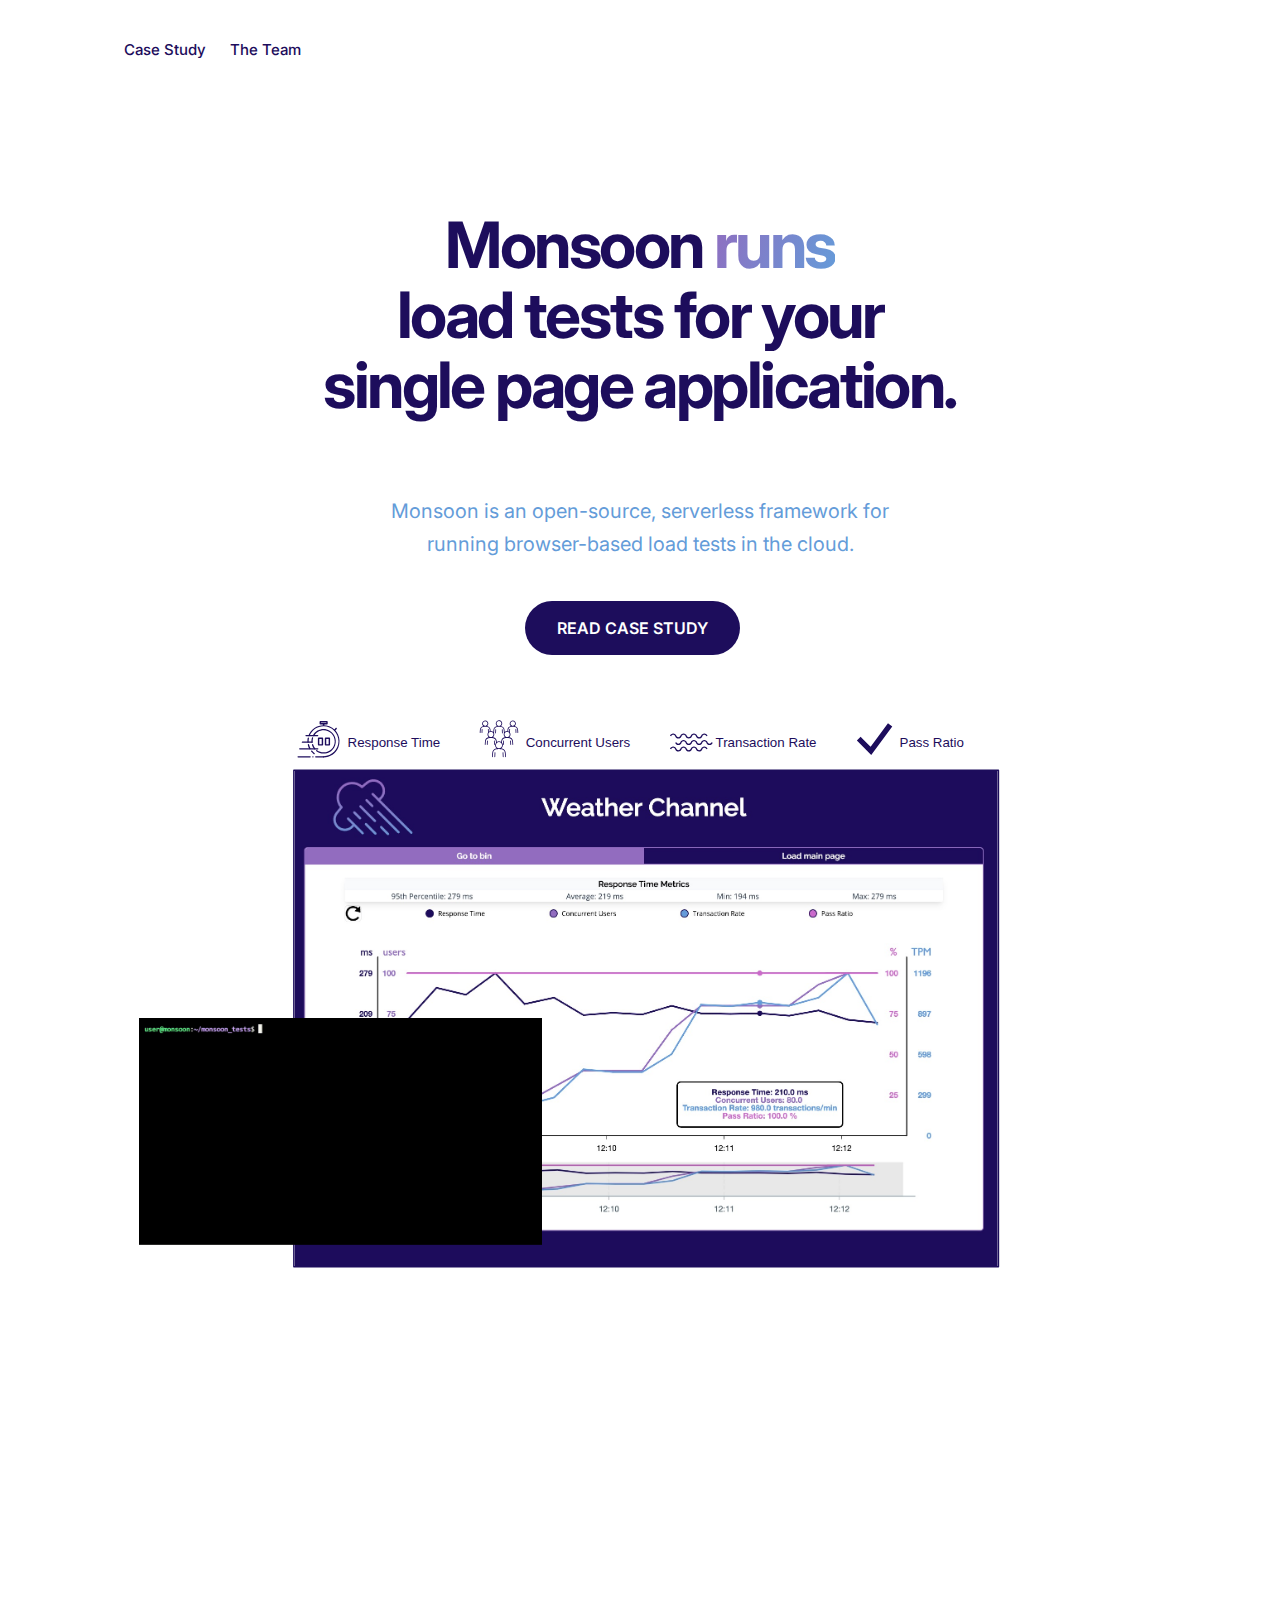
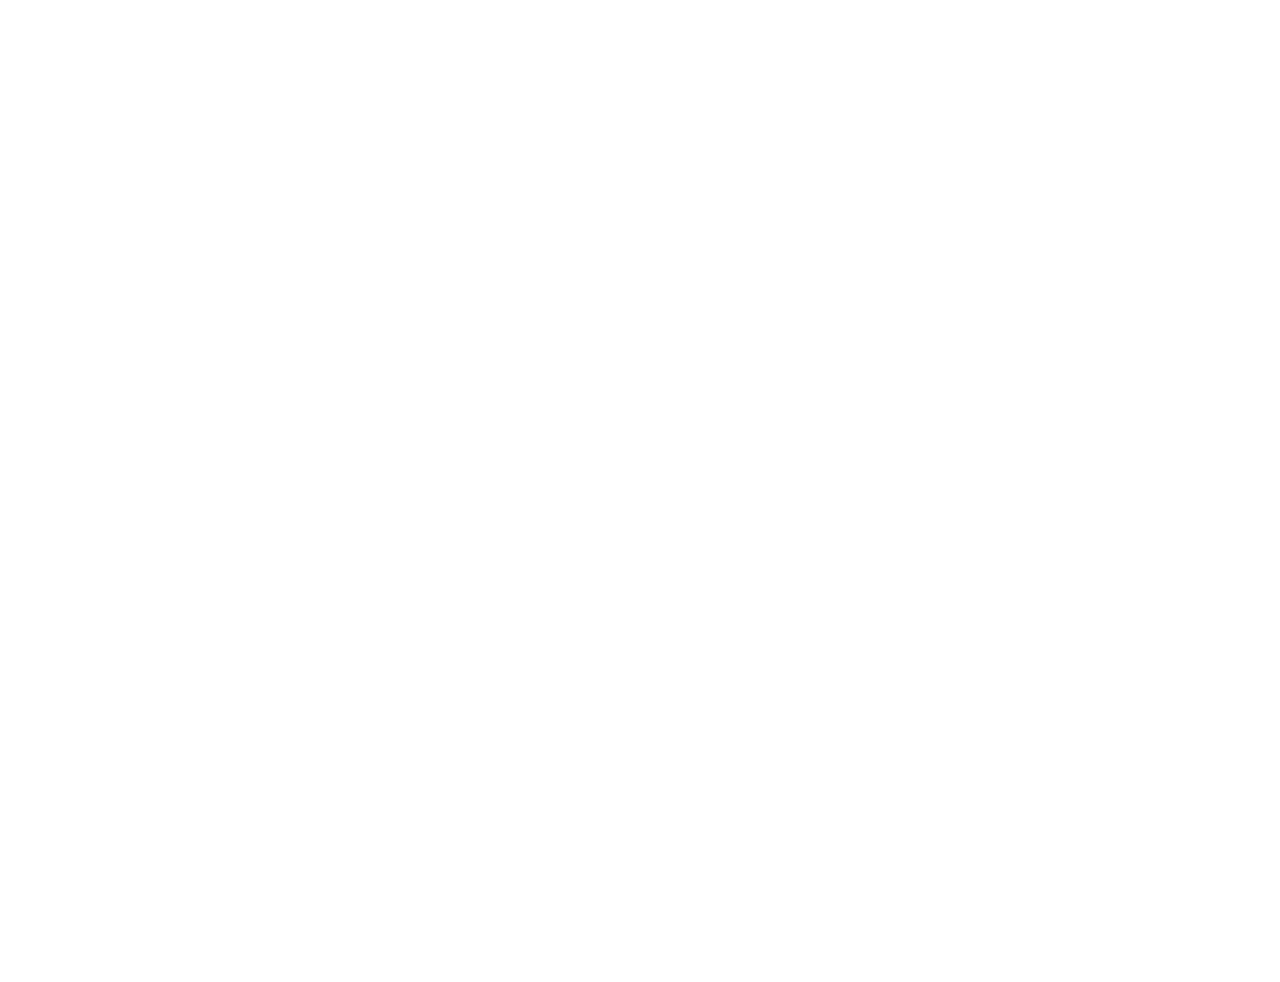
==== commit 1deeee99: "Add more marketing box content. Fix spacing of marketing boxes" ====
--- a/index.html
+++ b/index.html
@@ -239,6 +239,28 @@
                     </p>
                   </div>
                 </div>
+                <div class="item-box">
+                  <div class="item-header">
+                    <img src="./assets/images/cli.svg"/>
+                    <h5 style="display: inline-block;">CLI</h5>
+                  </div>
+                  <div class="item-content">
+                    <p>
+                      Use Monsoon’s intuitive CLI to deploy to your AWS account, create new tests and run them.
+                    </p>
+                  </div>
+                </div>
+                <div class="item-box">
+                  <div class="item-header">
+                    <img src="./assets/images/users.svg"/>
+                    <h5 style="display: inline-block;">Realistic Load</h5>
+                  </div>
+                  <div class="item-content">
+                    <p>
+                      Monsoon's Weather Station library allows you to easily build scripts to simulate realistic behaviour of mnay users
+                    </p>
+                  </div>
+                </div>
               </div>
               <div class="data-silo-buttons">
                 <a
--- a/assets/css/style.css
+++ b/assets/css/style.css
@@ -321,12 +321,6 @@
   margin: 40px auto;
   display: block;
   width: 50%;
-}
-
-.case-study-image-x-small {
-  margin: 40px auto;
-  display: block;
-  width: 30%;
 }
 
 .demo {
@@ -2075,10 +2069,11 @@
 }
 
 .item-box {
-  margin-bottom: 10px;
+  margin-bottom: 20px;
   background-color: #E5EEFA;
-  max-width: 500px;
+  max-width: 375px;
   border-radius: 7px;
+  max-height: 270px;
 }
 
 .item-header > img {
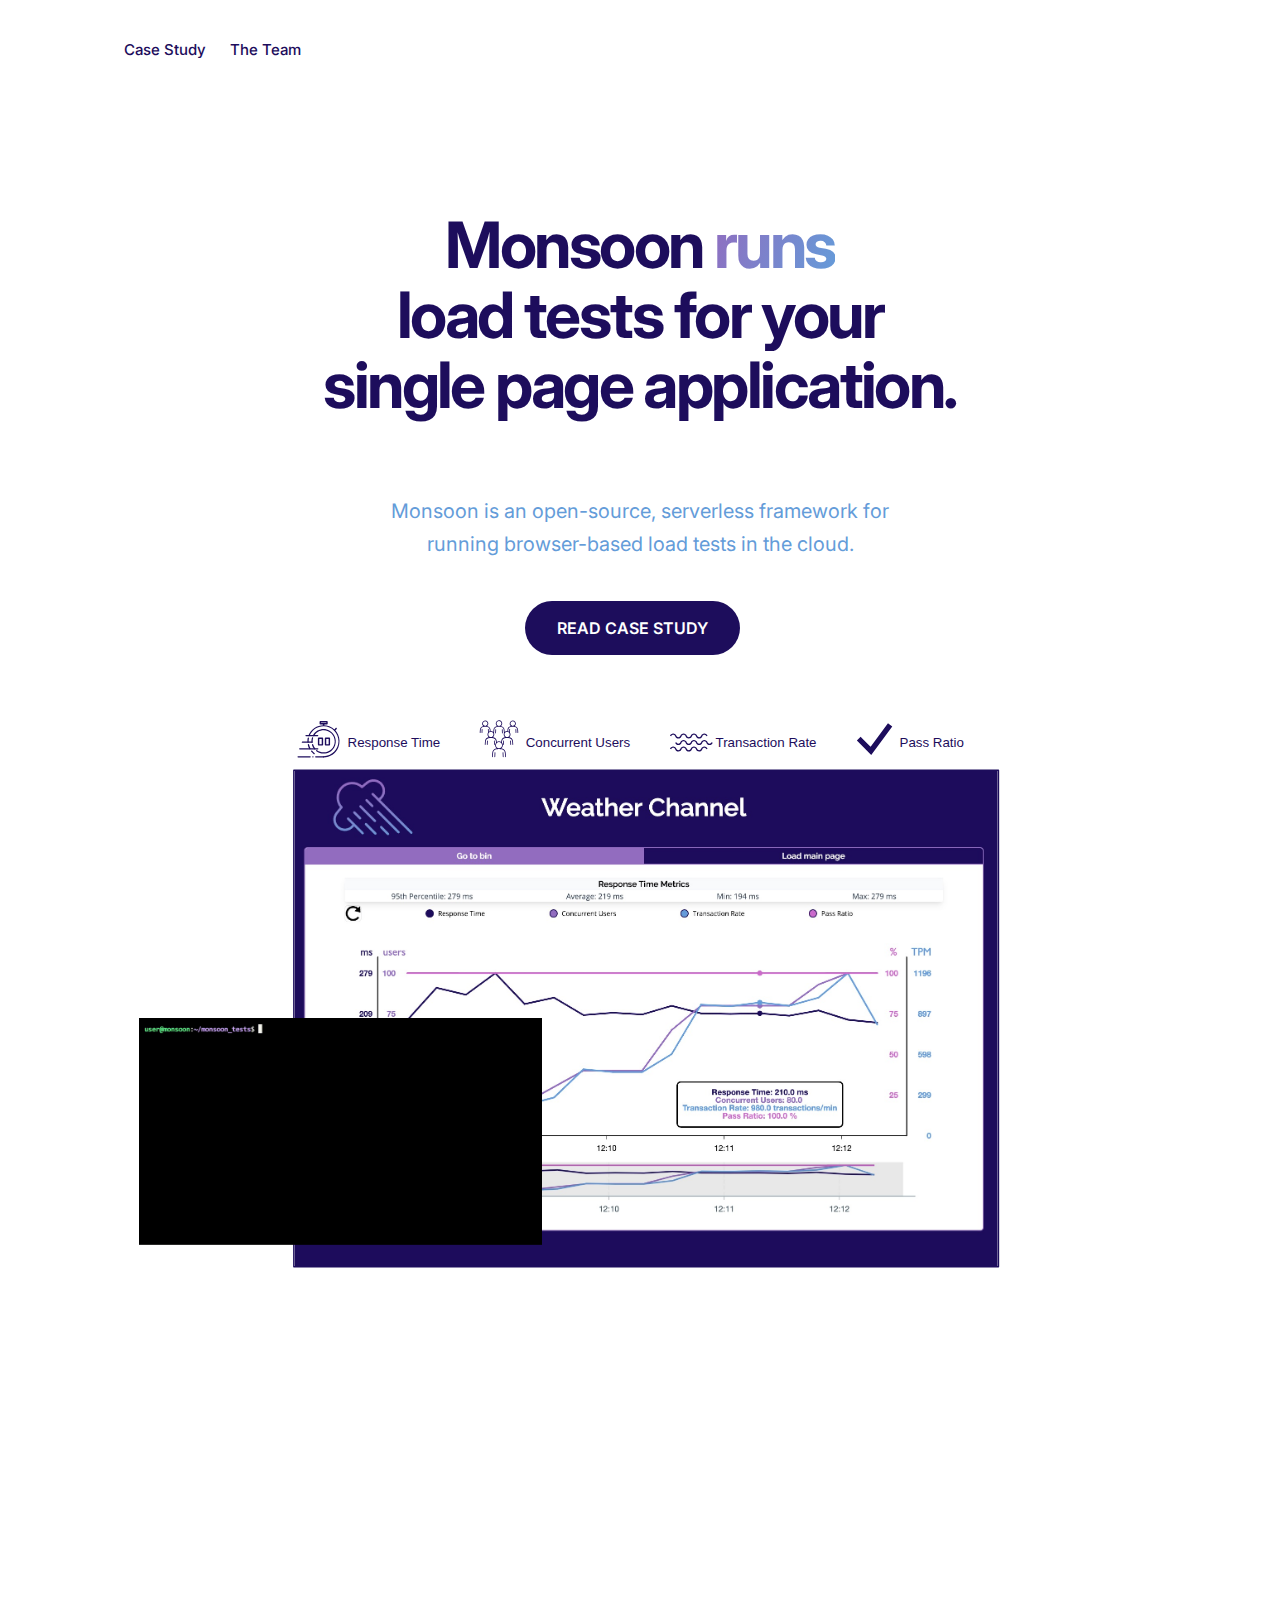
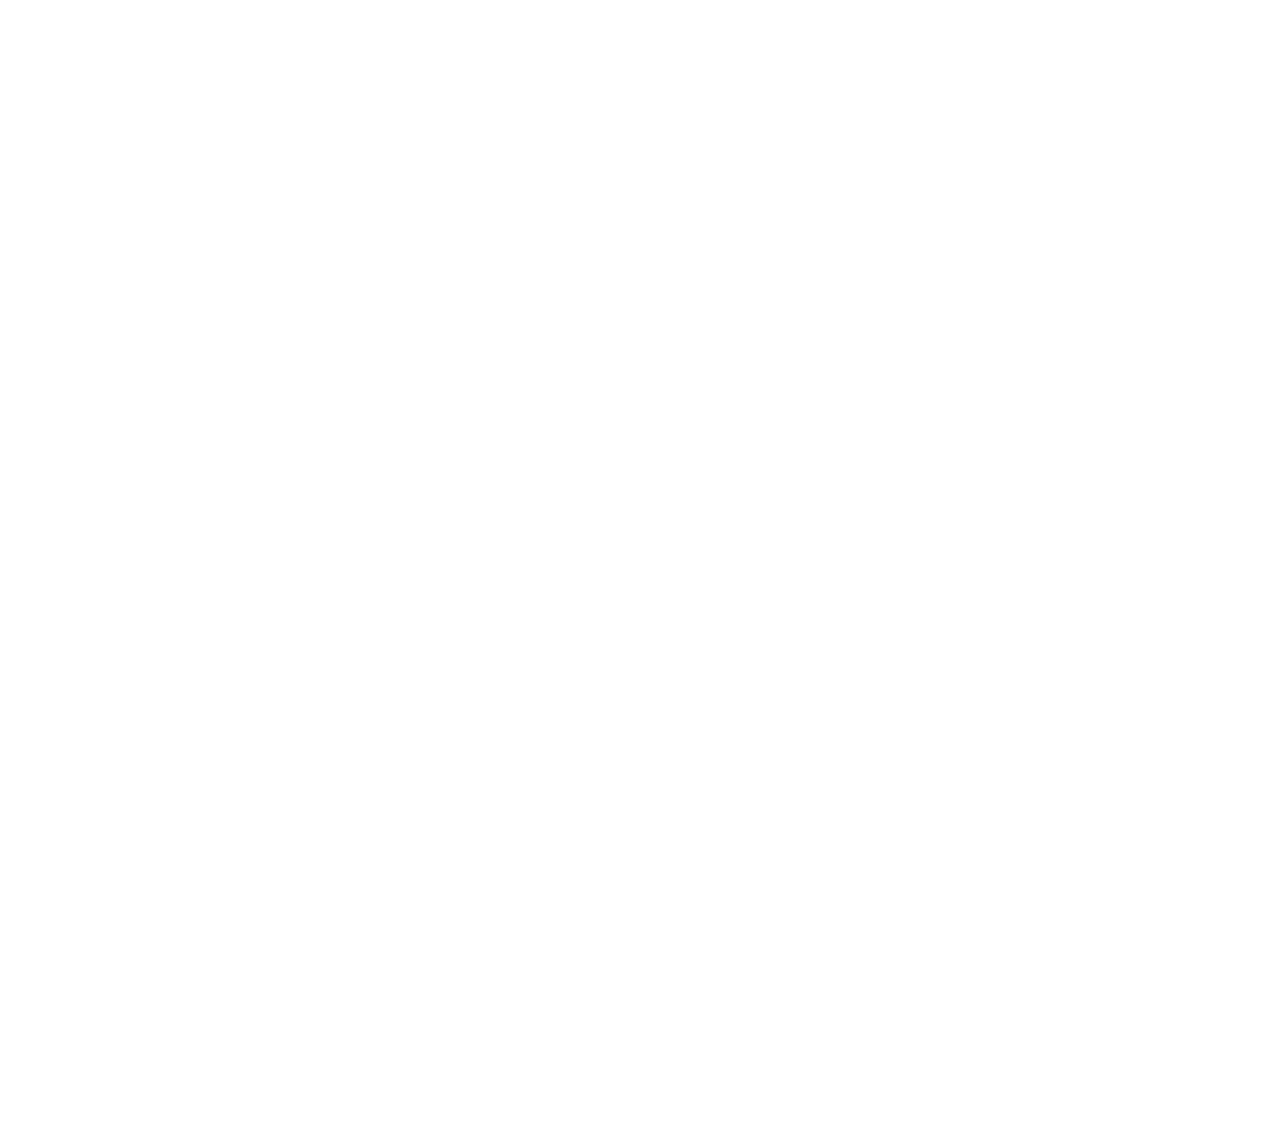
==== commit 94ea463d: "4 tiles, round corners" ====
--- a/index.html
+++ b/index.html
@@ -15,25 +15,25 @@
       media="all"
     />
     <script type="text/javascript">
-      WebFont.load({ google: { families: ['Inter:regular,500,600,700'] } });
+      WebFont.load({ google: { families: ["Inter:regular,500,600,700"] } });
     </script>
     <script type="text/javascript">
       !(function (o, c) {
         var n = c.documentElement,
-          t = ' w-mod-';
-        (n.className += t + 'js'),
-          ('ontouchstart' in o ||
+          t = " w-mod-";
+        (n.className += t + "js"),
+          ("ontouchstart" in o ||
             (o.DocumentTouch && c instanceof DocumentTouch)) &&
-            (n.className += t + 'touch');
+            (n.className += t + "touch");
       })(window, document);
     </script>
     <link
-      href="assets/images/tapestry_graphic_mono.svg"
+      href="assets/images/monsoon_graphic_color-cropped.svg"
       rel="shortcut icon"
       type="image/x-icon"
     />
     <link
-      href="assets/images/tapestry_graphic_mono.svg"
+      href="assets/images/monsoon_graphic_color-cropped.svg"
       rel="apple-touch-icon"
     />
     <script
@@ -43,7 +43,7 @@
     <meta
       name="image"
       property="og:image"
-      content="assets/images/tapestry_logo_color.svg"
+      content="assets/images/monsoon_graphic_color-cropped.svg"
     />
   </head>
   <body>
@@ -170,7 +170,10 @@
                     "
                     id="intro-paragraph-2"
                   >
-                  Monsoon can simulate loads of up to 20,000 concurrent users, and tests can be of any duration, from minutes to weeks or longer. Users can also see their load test results visualized in a near real-time dashboard.
+                    Monsoon can simulate loads of up to 20,000 concurrent users,
+                    and tests can be of any duration, from minutes to weeks or
+                    longer. Users can also see their load test results
+                    visualized in a near real-time dashboard.
                   </p>
                   <!-- <div class="data-silo-buttons">
                     <a
@@ -197,67 +200,76 @@
               <div class="item-container">
                 <div class="item-box">
                   <div class="item-header">
-                    <img src="./assets/images/cloud2.svg"/>
-                    <h5 style="display: inline-block;">Run tests in the cloud</h5>
-                  </div>
-                  <div class="item-content">
-                    <p>
-                      Monsoon deploys into your AWS account allowing you to simulate up to 20,000 users.
-                    </p>
-                  </div>
-                </div>
-                <div class="item-box">
-                  <div class="item-header">
-                    <img src="./assets/images/puppeteer.svg"/>
-                    <h5 style="display: inline-block;">Easy scripting</h5>
-                  </div>
-                  <div class="item-content">
-                    <p>
-                      Forget about API endpoints. Write your load testing script using Puppeteer.
-                    </p>
-                  </div>
-                </div>
-                <div class="item-box">
-                  <div class="item-header">
-                    <img src="./assets/images/noFees.svg"/>
-                    <h5 style="display: inline-block;">No platform fees</h5>
-                  </div>
-                  <div class="item-content">
-                    <p>
-                      We don’t charge platform fees. You only pay the AWS charges stemming from the infrastructure spun up to run your test.
-                    </p>
-                  </div>
-                </div>
-                <div class="item-box">
-                  <div class="item-header">
-                    <img src="./assets/images/visualization.png"/>
-                    <h5 style="display: inline-block;">Insights</h5>
-                  </div>
-                  <div class="item-content">
-                    <p>
-                      Use Monsoon’s dashboard to get insights about the performance of your SPA in Near Real Time. 
-                    </p>
-                  </div>
-                </div>
-                <div class="item-box">
-                  <div class="item-header">
-                    <img src="./assets/images/cli.svg"/>
-                    <h5 style="display: inline-block;">CLI</h5>
-                  </div>
-                  <div class="item-content">
-                    <p>
-                      Use Monsoon’s intuitive CLI to deploy to your AWS account, create new tests and run them.
-                    </p>
-                  </div>
-                </div>
-                <div class="item-box">
-                  <div class="item-header">
-                    <img src="./assets/images/users.svg"/>
-                    <h5 style="display: inline-block;">Realistic Load</h5>
-                  </div>
-                  <div class="item-content">
-                    <p>
-                      Monsoon's Weather Station library allows you to easily build scripts to simulate realistic behaviour of mnay users
+                    <img src="./assets/images/marketing/marketing_box1.svg" />
+                    <h5 style="display: inline-block">
+                      Run tests in the cloud
+                    </h5>
+                  </div>
+                  <div class="item-content">
+                    <p>
+                      Monsoon deploys into your AWS account allowing you to
+                      simulate up to 20,000 users.
+                    </p>
+                  </div>
+                </div>
+                <div class="item-box">
+                  <div class="item-header">
+                    <img src="./assets/images/marketing/marketing_box2.svg" />
+                    <h5 style="display: inline-block">Easy scripting</h5>
+                  </div>
+                  <div class="item-content">
+                    <p>
+                      Forget about API endpoints. Write your load testing script
+                      using Puppeteer.
+                    </p>
+                  </div>
+                </div>
+                <div class="item-box">
+                  <div class="item-header">
+                    <img src="./assets/images/marketing/marketing_box3.svg" />
+                    <h5 style="display: inline-block">No platform fees</h5>
+                  </div>
+                  <div class="item-content">
+                    <p>
+                      You only pay the AWS charges stemming from the
+                      infrastructure spun up to run your test.
+                    </p>
+                  </div>
+                </div>
+                <div class="item-box">
+                  <div class="item-header">
+                    <img src="./assets/images/marketing/marketing_box4.svg" />
+                    <h5 style="display: inline-block">Insights</h5>
+                  </div>
+                  <div class="item-content">
+                    <p>
+                      Use Monsoon’s dashboard to get insights about the
+                      performance of your SPA in Near Real Time.
+                    </p>
+                  </div>
+                </div>
+                <div class="item-box">
+                  <div class="item-header">
+                    <img src="./assets/images/marketing/marketing_box5.svg" />
+                    <h5 style="display: inline-block">CLI</h5>
+                  </div>
+                  <div class="item-content">
+                    <p>
+                      Use Monsoon’s intuitive CLI to deploy to your AWS account,
+                      create new tests and run them.
+                    </p>
+                  </div>
+                </div>
+                <div class="item-box">
+                  <div class="item-header">
+                    <img src="./assets/images/marketing/marketing_box6.svg" />
+                    <h5 style="display: inline-block">Realistic Load</h5>
+                  </div>
+                  <div class="item-content">
+                    <p>
+                      Monsoon's Weather Station library allows you to easily
+                      build scripts to simulate realistic behaviour of many
+                      users
                     </p>
                   </div>
                 </div>
@@ -266,11 +278,7 @@
                 <a
                   href="https://github.com/monsoon-load-testing/monsoon"
                   target="_blank"
-                  class="
-                    primary-button
-                    w-inline-block
-                    data-silo-button-left
-                  "
+                  class="primary-button w-inline-block data-silo-button-left"
                 >
                   <div class="primary-button-text">Try It Out</div>
                 </a>
--- a/assets/css/style.css
+++ b/assets/css/style.css
@@ -323,8 +323,18 @@
   width: 50%;
 }
 
+.case-study-image-x-small {
+  margin: 40px auto;
+  display: block;
+  width: 30%;
+}
+
 .demo {
   width: 100%;
+}
+
+.a {
+  width: 1;
 }
 
 .command {
@@ -2064,24 +2074,41 @@
 .item-container {
   display: flex;
   justify-items: center;
-  justify-content: space-around;
+  justify-content: space-between;
   flex-wrap: wrap;
 }
 
 .item-box {
   margin-bottom: 20px;
-  background-color: #E5EEFA;
-  max-width: 375px;
-  border-radius: 7px;
-  max-height: 270px;
+  background-color: #e5eefa;
+  max-width: 285px;
+  border-radius: 100px;
+  max-height: 400px;
+  height: 340px;
+}
+
+.item-header {
+  display: flex;
+  flex-direction: column;
+  align-items: center;
+  padding-top: 25px;
 }
 
 .item-header > img {
-  max-width: 100px;
-  min-width: 100px;
+  max-width: 75px;
+  min-width: 75px;
   display: inline-block;
 }
 
 .item-content {
-  padding: 25px;
-}
+  /* padding: 25px; */
+  padding: 10px 23px;
+}
+
+#sc-photo-team {
+  height: 263px;
+}
+
+#sc-photo-case-study {
+  height: 178px;
+}
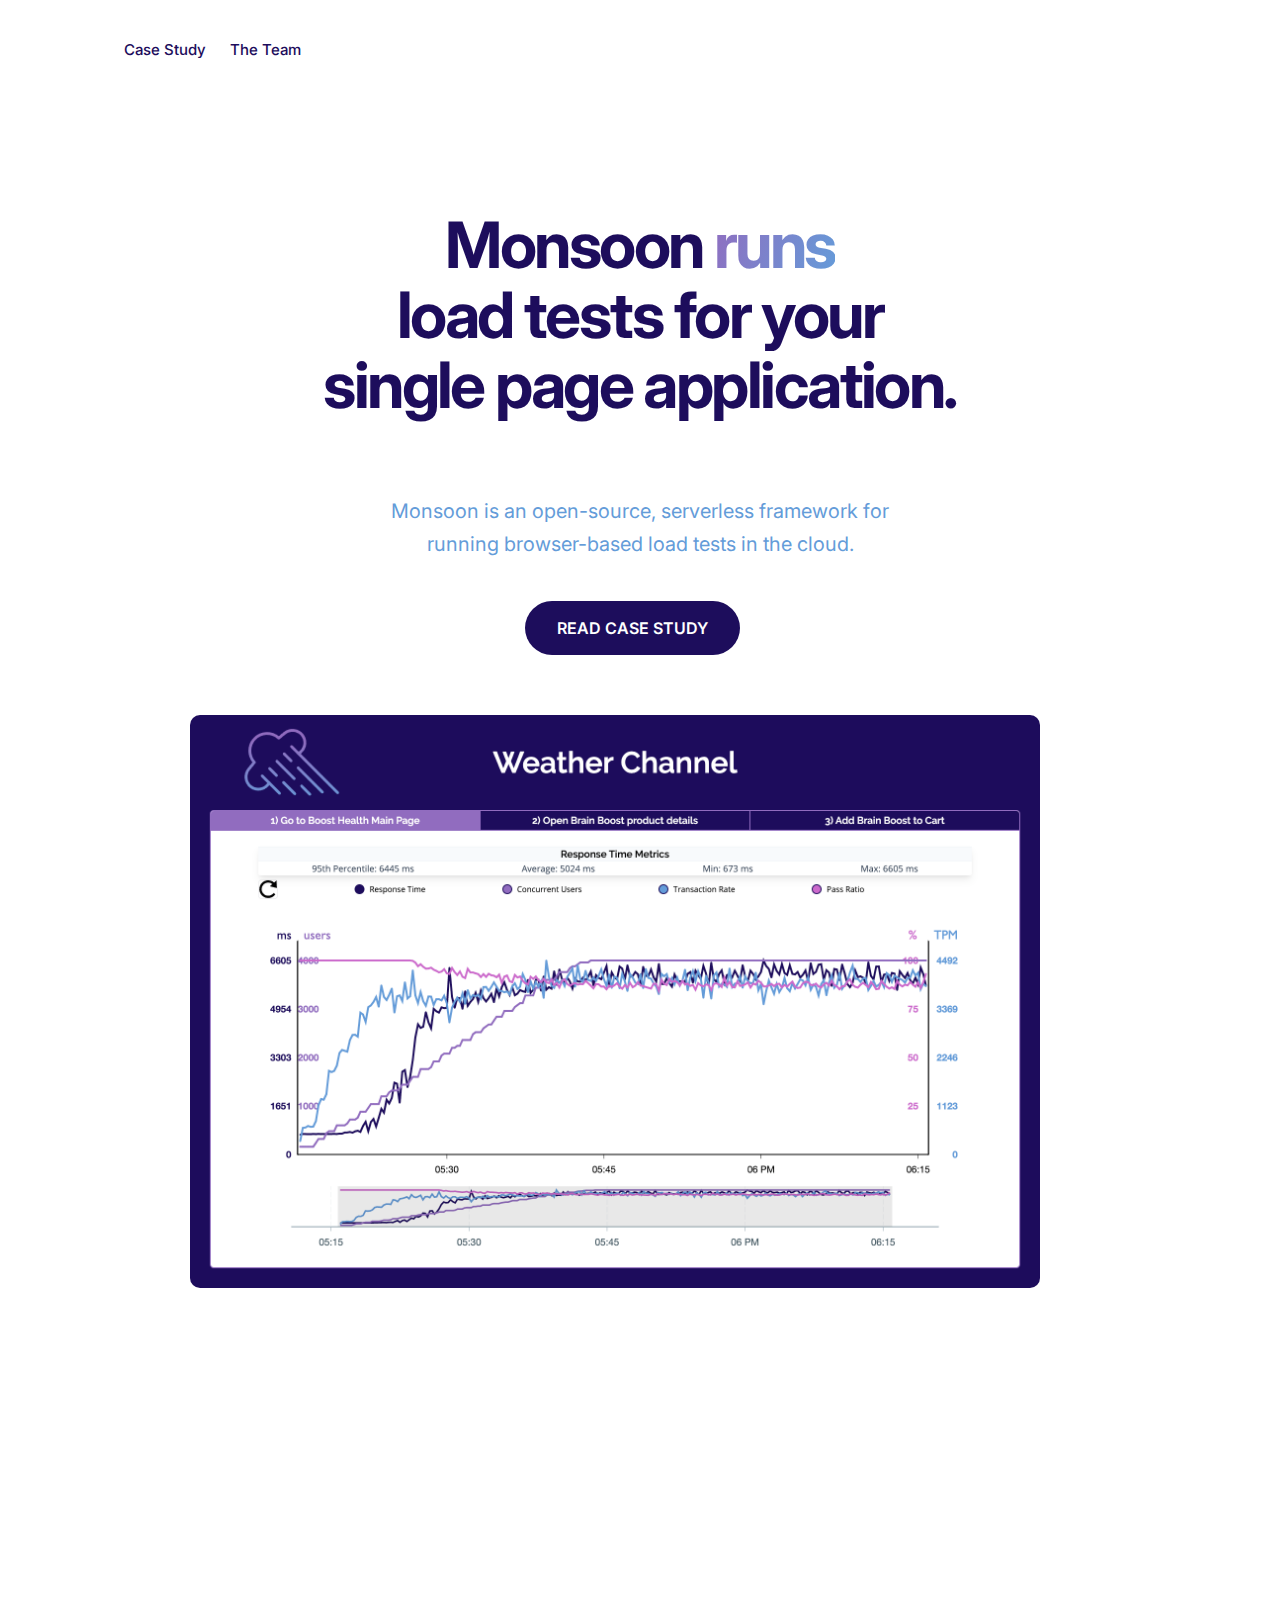
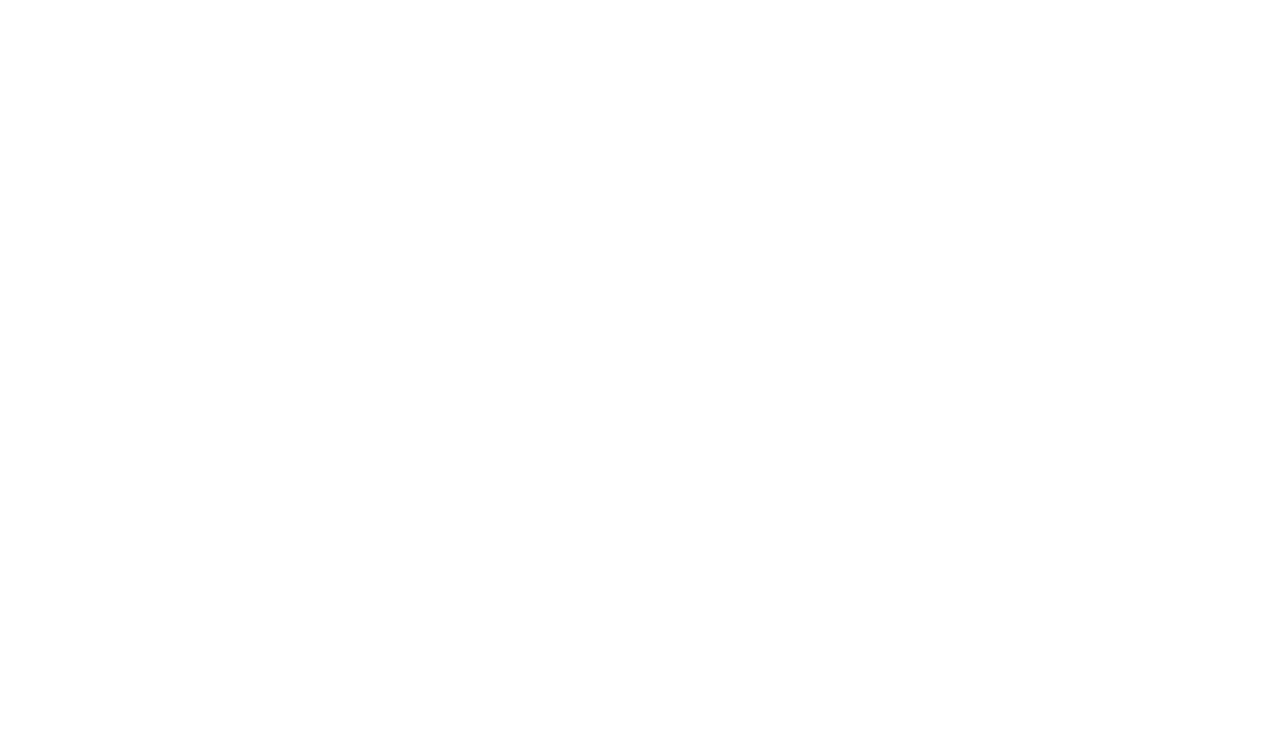
==== commit 3fc3c055: "Terminal cropped, opacity 80%" ====
--- a/index.html
+++ b/index.html
@@ -119,7 +119,7 @@
           class="hero-images-container"
         >
           <img
-            src="assets/images/deploy.gif"
+            src="assets/images/start-cropped.gif"
             alt=""
             class="hero-image-left"
             style="
@@ -129,7 +129,7 @@
               transform-style: preserve-3d;
             "
           /><img
-            src="assets/images/2-overview/metrics.svg"
+            src="assets/images/marketing/weather-channel-2.png"
             alt=""
             class="hero-image-right"
           />
@@ -190,31 +190,56 @@
                   </div> -->
                 </div>
                 <div class="tab-image-wrap">
-                  <img
-                    src="assets/images/2-overview/puppeteer_load_testing.gif"
-                    loading="lazy"
-                    alt=""
-                  />
+                  <div class="tab-image-wrap">
+                    <img
+                      src="assets/images/monsoon_graphic_color-cropped.svg"
+                      loading="lazy"
+                      alt=""
+                    />
+                  </div>
                 </div>
               </div>
               <div class="item-container">
                 <div class="item-box">
-                  <div class="item-header">
-                    <img src="./assets/images/marketing/marketing_box1.svg" />
+                  <div id="header-cloud" class="item-header">
+                    <img
+                      id="img-cloud"
+                      src="./assets/images/marketing/cloud.svg"
+                    />
                     <h5 style="display: inline-block">
                       Run tests in the cloud
                     </h5>
                   </div>
                   <div class="item-content">
+                    <!-- <p>
+                      Monsoon deploys into your AWS account allowing you to
+                      simulate up to 20,000 users using real browsers.
+                    </p> -->
+                    <!-- <p>
+                      Monsoon deploys into your AWS account allowing you to
+                      control up to 20,000 Chrome instances, each one simulating
+                      an user.
+                    </p> -->
+                    <!-- <p>
+                      Monsoon deploys into your AWS account allowing you to spin
+                      up thousands of Chrome instances to simulate up to 20,000
+                      users.
+                    </p> -->
+                    <!-- <p>
+                      Monsoon deploys into your AWS account allowing you to use
+                      up to 20,000 Chrome instances to simulate real
+                      user-traffic in your SPA.
+                    </p> -->
                     <p>
                       Monsoon deploys into your AWS account allowing you to
-                      simulate up to 20,000 users.
+                      simulate real user-traffic in your SPA with up to 20,000
+                      Chrome instances.
                     </p>
                   </div>
                 </div>
                 <div class="item-box">
                   <div class="item-header">
-                    <img src="./assets/images/marketing/marketing_box2.svg" />
+                    <img src="./assets/images/marketing/puppeteer.svg" />
                     <h5 style="display: inline-block">Easy scripting</h5>
                   </div>
                   <div class="item-content">
@@ -226,7 +251,7 @@
                 </div>
                 <div class="item-box">
                   <div class="item-header">
-                    <img src="./assets/images/marketing/marketing_box3.svg" />
+                    <img src="./assets/images/marketing/no-fees-icon.svg" />
                     <h5 style="display: inline-block">No platform fees</h5>
                   </div>
                   <div class="item-content">
@@ -238,38 +263,15 @@
                 </div>
                 <div class="item-box">
                   <div class="item-header">
-                    <img src="./assets/images/marketing/marketing_box4.svg" />
+                    <img
+                      src="./assets/images/marketing/weather-station-icon.svg"
+                    />
                     <h5 style="display: inline-block">Insights</h5>
                   </div>
                   <div class="item-content">
                     <p>
                       Use Monsoon’s dashboard to get insights about the
-                      performance of your SPA in Near Real Time.
-                    </p>
-                  </div>
-                </div>
-                <div class="item-box">
-                  <div class="item-header">
-                    <img src="./assets/images/marketing/marketing_box5.svg" />
-                    <h5 style="display: inline-block">CLI</h5>
-                  </div>
-                  <div class="item-content">
-                    <p>
-                      Use Monsoon’s intuitive CLI to deploy to your AWS account,
-                      create new tests and run them.
-                    </p>
-                  </div>
-                </div>
-                <div class="item-box">
-                  <div class="item-header">
-                    <img src="./assets/images/marketing/marketing_box6.svg" />
-                    <h5 style="display: inline-block">Realistic Load</h5>
-                  </div>
-                  <div class="item-content">
-                    <p>
-                      Monsoon's Weather Station library allows you to easily
-                      build scripts to simulate realistic behaviour of many
-                      users
+                      performance of your SPA in near real-time.
                     </p>
                   </div>
                 </div>
--- a/assets/css/style.css
+++ b/assets/css/style.css
@@ -361,6 +361,19 @@
     width: 100%;
     margin: 0px auto;
   }
+  div.item-container {
+    justify-content: space-evenly;
+  }
+  /* div.item-box {
+    margin-bottom: 20px;
+    background-color: #e5eefa;
+    max-width: none;
+    width: 100%;
+    flex: auto auto 100%;
+    min-width: 270px;
+    border-radius: 30px;
+    max-height: 450px;
+  } */
 }
 
 @media screen and (max-width: 767px) {
@@ -1136,6 +1149,26 @@
   grid-template-rows: auto;
 }
 
+/* .tab-text-wrap {
+  display: -webkit-box;
+  display: -webkit-flex;
+  display: -ms-flexbox;
+  display: flex;
+  -webkit-box-orient: vertical;
+  -webkit-box-direction: normal;
+  -webkit-flex-direction: column;
+  -ms-flex-direction: column;
+  flex-direction: column;
+  -webkit-box-pack: start;
+  -webkit-justify-content: start;
+  -ms-flex-pack: start;
+  justify-content: start;
+  -webkit-box-align: start;
+  -webkit-align-items: flex-start;
+  -ms-flex-align: start;
+  align-items: flex-start;
+} */
+
 .tab-text-wrap {
   display: -webkit-box;
   display: -webkit-flex;
@@ -1184,16 +1217,20 @@
 .hero-image-left {
   position: relative;
   left: 80px;
+  /* left: 900px; */
   right: auto;
   bottom: -140px;
   z-index: 2;
-  width: 377px;
+  width: 350px;
+  border-radius: 10px;
+  opacity: 0.8;
 }
 
 .hero-image-right {
   position: relative;
   right: 170px;
   width: 710px;
+  border-radius: 10px;
 }
 
 .primary-button {
@@ -1403,7 +1440,7 @@
 }
 
 .brand {
-  max-width: 70px;
+  max-width: 120px;
 }
 
 .navigation-right {
@@ -1523,10 +1560,12 @@
 
 @media screen and (min-width: 1280px) {
   .hero-image-left {
-    width: 403px;
+    width: 350px;
+    /* width: 500px; */
   }
   .hero-image-right {
-    width: 760px;
+    /* width: 760px; */
+    width: 850px;
   }
 }
 
@@ -2076,15 +2115,29 @@
   justify-items: center;
   justify-content: space-between;
   flex-wrap: wrap;
+  gap: 20px;
 }
 
 .item-box {
   margin-bottom: 20px;
   background-color: #e5eefa;
   max-width: 285px;
-  border-radius: 100px;
-  max-height: 400px;
-  height: 340px;
+  flex: 1 1 0;
+  min-width: 270px;
+  border-radius: 30px;
+  max-height: 450px;
+  /* height: 335px; */
+}
+
+#header-cloud {
+  display: flex;
+  flex-direction: column;
+  align-items: center;
+  padding-top: 11px;
+}
+
+#header-cloud > h5 {
+  margin: 0;
 }
 
 .item-header {
@@ -2095,9 +2148,14 @@
 }
 
 .item-header > img {
-  max-width: 75px;
-  min-width: 75px;
+  /* max-width: 85px;
+  min-width: 85px; */
+  width: 85px;
   display: inline-block;
+}
+
+#img-cloud {
+  width: 110px;
 }
 
 .item-content {
@@ -2112,3 +2170,39 @@
 #sc-photo-case-study {
   height: 178px;
 }
+
+.tab-image-wrap {
+  display: flex;
+  justify-content: end;
+}
+
+/* .tab-image-wrap > div {
+  background-color: #1d0d5c;
+  width: 450px;
+  height: 450px;
+  display: flex;
+  justify-content: end;
+  align-items: center;
+  border-radius: 60px;
+  margin-top: 20px;
+  margin-bottom: 40px;
+  padding: 40px;
+} */
+
+.tab-image-wrap > div {
+  /* background-color: #1d0d5c; */
+  /* width: 450px;
+  height: 450px; */
+  width: 100%;
+  display: flex;
+  justify-content: end;
+  align-items: center;
+  border-radius: 60px;
+  /* margin-top: 20px; */
+  margin-bottom: 60px;
+  padding: 0 60px;
+}
+
+.tab-image-wrap > img {
+  width: 100%;
+}
